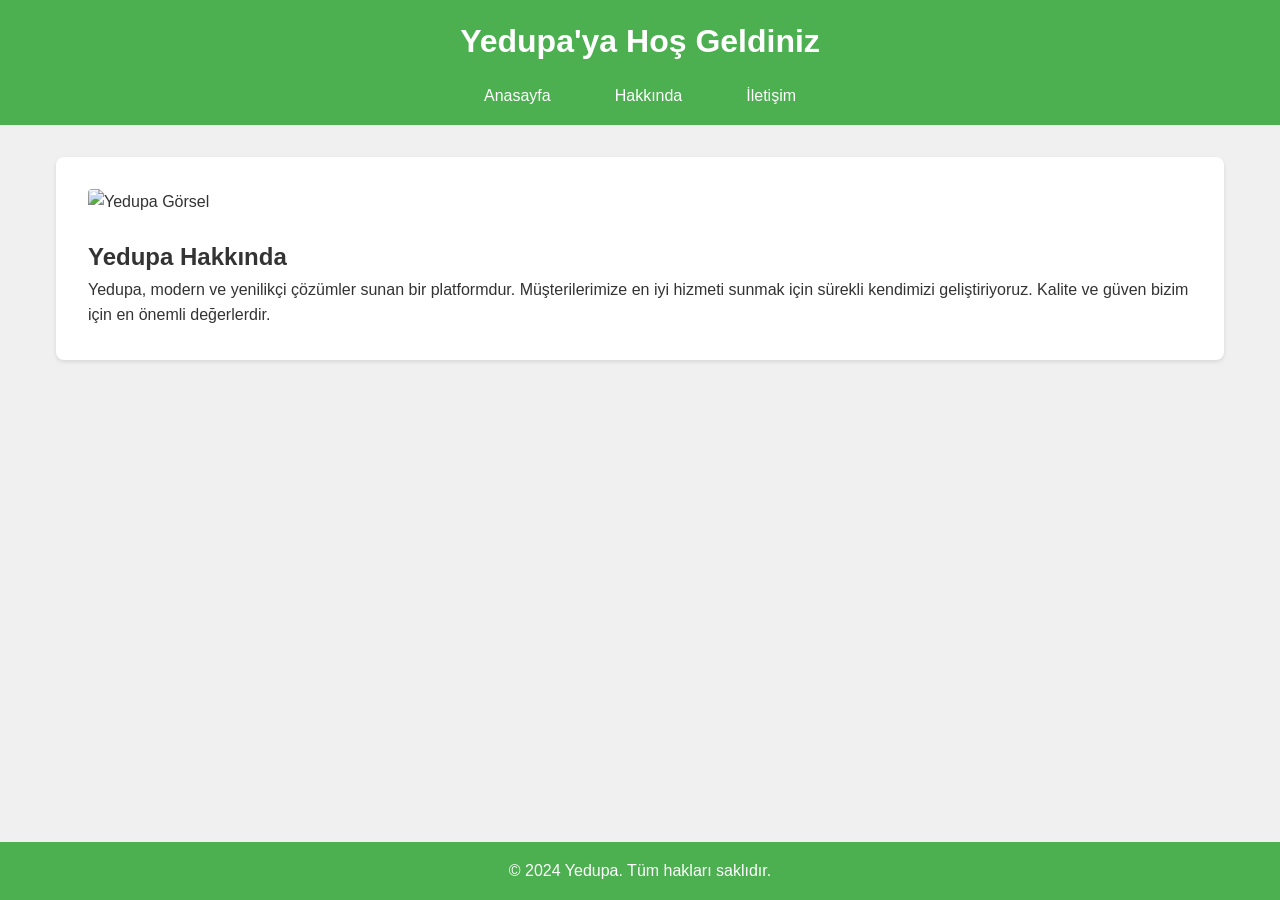
==== index.html @ 010805e4 "Add files via upload" ====
<!DOCTYPE html>
<html lang="tr">
<head>
    <meta charset="UTF-8">
    <meta name="viewport" content="width=device-width, initial-scale=1.0">
    <title>Yedupa</title>
    <link rel="stylesheet" href="style.css">
</head>
<body>
    <!-- Başlık -->
    <header>
        <h1>Yedupa'ya Hoş Geldiniz</h1>
        <!-- Navigasyon -->
        <nav>
            <ul>
                <li><a href="#" class="active">Anasayfa</a></li>
                <li><a href="#">Hakkında</a></li>
                <li><a href="#">İletişim</a></li>
            </ul>
        </nav>
    </header>

    <!-- Ana İçerik -->
    <main>
        <section class="content">
            <img src="https://via.placeholder.com/400x200" alt="Yedupa Görsel" class="feature-image">
            <h2>Yedupa Hakkında</h2>
            <p>Yedupa, modern ve yenilikçi çözümler sunan bir platformdur. Müşterilerimize en iyi hizmeti sunmak için sürekli kendimizi geliştiriyoruz. Kalite ve güven bizim için en önemli değerlerdir.</p>
        </section>
    </main>

    <!-- Alt Bilgi -->
    <footer>
        <p>&copy; 2024 Yedupa. Tüm hakları saklıdır.</p>
    </footer>

    <script src="script.js"></script>
</body>
</html>
---- style.css ----
/* Genel Stiller */
* {
    margin: 0;
    padding: 0;
    box-sizing: border-box;
}

body {
    font-family: 'Segoe UI', Tahoma, Geneva, Verdana, sans-serif;
    line-height: 1.6;
    background-color: #f0f0f0;
    color: #333;
}

/* Başlık Stili */
header {
    background-color: #4CAF50;
    color: #FFFFFF;
    padding: 1rem;
    text-align: center;
}

header h1 {
    margin-bottom: 1rem;
}

/* Navigasyon Stili */
nav ul {
    list-style: none;
    display: flex;
    justify-content: center;
    gap: 2rem;
}

nav a {
    color: #FFFFFF;
    text-decoration: none;
    padding: 0.5rem 1rem;
    border-radius: 4px;
    transition: background-color 0.3s;
}

nav a:hover {
    background-color: #45a049;
}

/* Ana İçerik Stili */
main {
    max-width: 1200px;
    margin: 2rem auto;
    padding: 0 1rem;
}

.content {
    background-color: #FFFFFF;
    padding: 2rem;
    border-radius: 8px;
    box-shadow: 0 2px 4px rgba(0,0,0,0.1);
}

.feature-image {
    max-width: 100%;
    height: auto;
    margin-bottom: 1.5rem;
    border-radius: 4px;
}

/* Alt Bilgi Stili */
footer {
    background-color: #4CAF50;
    color: #FFFFFF;
    text-align: center;
    padding: 1rem;
    position: fixed;
    bottom: 0;
    width: 100%;
}

/* Duyarlı Tasarım */
@media (max-width: 768px) {
    nav ul {
        flex-direction: column;
        gap: 1rem;
    }

    .content {
        padding: 1rem;
    }
}
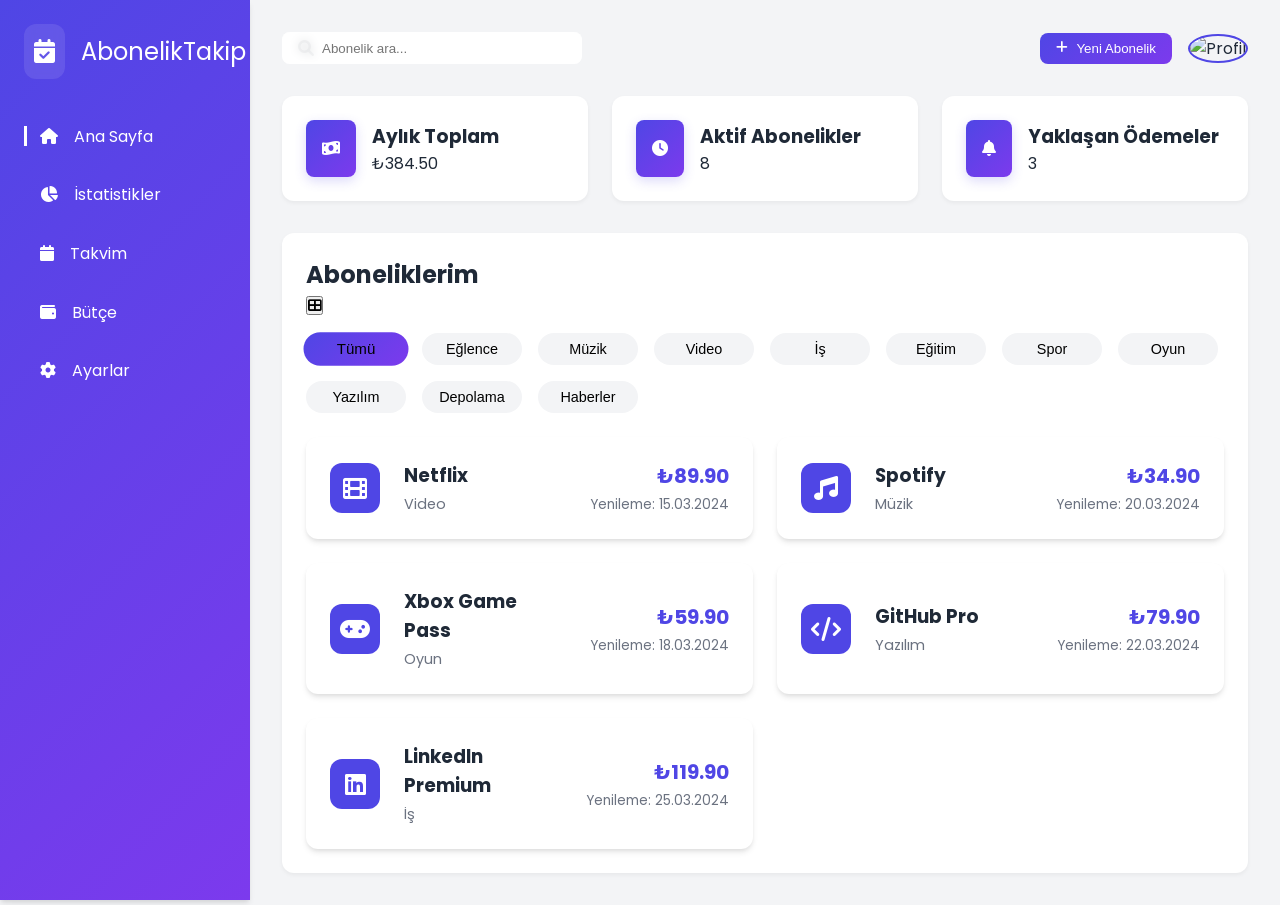
==== commit b17c6aaa: "Add files via upload" ====
--- a/index.html
+++ b/index.html
@@ -3,37 +3,444 @@
 <head>
     <meta charset="UTF-8">
     <meta name="viewport" content="width=device-width, initial-scale=1.0">
-    <title>Yedupa</title>
+    <title>Abonelik Takip</title>
     <link rel="stylesheet" href="style.css">
+    <link rel="stylesheet" href="https://cdnjs.cloudflare.com/ajax/libs/font-awesome/6.0.0/css/all.min.css">
+    <link href="https://fonts.googleapis.com/css2?family=Poppins:wght@400;500;600&display=swap" rel="stylesheet">
+    <script src="https://cdn.jsdelivr.net/npm/chart.js"></script>
 </head>
 <body>
-    <!-- Başlık -->
-    <header>
-        <h1>Yedupa'ya Hoş Geldiniz</h1>
-        <!-- Navigasyon -->
-        <nav>
-            <ul>
-                <li><a href="#" class="active">Anasayfa</a></li>
-                <li><a href="#">Hakkında</a></li>
-                <li><a href="#">İletişim</a></li>
-            </ul>
-        </nav>
-    </header>
-
-    <!-- Ana İçerik -->
-    <main>
-        <section class="content">
-            <img src="https://via.placeholder.com/400x200" alt="Yedupa Görsel" class="feature-image">
-            <h2>Yedupa Hakkında</h2>
-            <p>Yedupa, modern ve yenilikçi çözümler sunan bir platformdur. Müşterilerimize en iyi hizmeti sunmak için sürekli kendimizi geliştiriyoruz. Kalite ve güven bizim için en önemli değerlerdir.</p>
-        </section>
-    </main>
-
-    <!-- Alt Bilgi -->
-    <footer>
-        <p>&copy; 2024 Yedupa. Tüm hakları saklıdır.</p>
-    </footer>
-
+    <div class="container">
+        <!-- Sidebar -->
+        <aside class="sidebar">
+            <div class="logo">
+                <div class="logo-icon">
+                    <i class="fas fa-calendar-check"></i>
+                </div>
+                <span>AbonelikTakip</span>
+            </div>
+            <nav>
+                <ul>
+                    <li class="active">
+                        <a href="#">
+                            <div class="nav-icon"><i class="fas fa-home"></i></div>
+                            <span>Ana Sayfa</span>
+                            <div class="nav-indicator"></div>
+                        </a>
+                    </li>
+                    <li>
+                        <a href="#">
+                            <div class="nav-icon"><i class="fas fa-chart-pie"></i></div>
+                            <span>İstatistikler</span>
+                            <div class="nav-indicator"></div>
+                        </a>
+                    </li>
+                    <li>
+                        <a href="#">
+                            <div class="nav-icon"><i class="fas fa-calendar"></i></div>
+                            <span>Takvim</span>
+                            <div class="nav-indicator"></div>
+                        </a>
+                    </li>
+                    <li>
+                        <a href="#">
+                            <div class="nav-icon"><i class="fas fa-wallet"></i></div>
+                            <span>Bütçe</span>
+                            <div class="nav-indicator"></div>
+                        </a>
+                    </li>
+                    <li>
+                        <a href="#">
+                            <div class="nav-icon"><i class="fas fa-cog"></i></div>
+                            <span>Ayarlar</span>
+                            <div class="nav-indicator"></div>
+                        </a>
+                    </li>
+                </ul>
+            </nav>
+        </aside>
+
+        <!-- Ana İçerik -->
+        <main class="main-content">
+            <!-- Ana Sayfa -->
+            <div class="content-section active" id="home-section">
+                <header>
+                    <div class="search-bar">
+                        <i class="fas fa-search"></i>
+                        <input type="text" placeholder="Abonelik ara..." class="search-input">
+                        <div class="search-backdrop"></div>
+                    </div>
+                    <div class="user-menu">
+                        <button class="add-subscription"><i class="fas fa-plus"></i> Yeni Abonelik</button>
+                        <div class="profile-menu">
+                            <img src="https://via.placeholder.com/40" alt="Profil" class="profile-img">
+                            <div class="profile-dropdown">
+                                <a href="#"><i class="fas fa-user"></i> Profilim</a>
+                                <a href="#"><i class="fas fa-cog"></i> Ayarlar</a>
+                                <a href="#"><i class="fas fa-sign-out-alt"></i> Çıkış</a>
+                            </div>
+                        </div>
+                    </div>
+                </header>
+                <div class="dashboard">
+                    <!-- Özet Kartları -->
+                    <div class="summary-cards">
+                        <div class="card">
+                            <div class="card-gradient"></div>
+                            <div class="card-icon"><i class="fas fa-money-bill-wave"></i></div>
+                            <div class="card-info">
+                                <h3>Aylık Toplam</h3>
+                                <p>₺349.90</p>
+                            </div>
+                        </div>
+                        <div class="card">
+                            <div class="card-gradient"></div>
+                            <div class="card-icon"><i class="fas fa-clock"></i></div>
+                            <div class="card-info">
+                                <h3>Aktif Abonelikler</h3>
+                                <p>8</p>
+                            </div>
+                        </div>
+                        <div class="card">
+                            <div class="card-gradient"></div>
+                            <div class="card-icon"><i class="fas fa-bell"></i></div>
+                            <div class="card-info">
+                                <h3>Yaklaşan Ödemeler</h3>
+                                <p>3</p>
+                            </div>
+                        </div>
+                    </div>
+
+                    <!-- Abonelik Listesi -->
+                    <div class="subscriptions-list">
+                        <div class="list-header">
+                            <h2>Aboneliklerim</h2>
+                            <div class="list-actions">
+                                <button class="view-toggle">
+                                    <i class="fas fa-th-large"></i>
+                                </button>
+                            </div>
+                        </div>
+                        <div class="subscription-filters">
+                            <button class="active">Tümü</button>
+                            <button>Eğlence</button>
+                            <button>Müzik</button>
+                            <button>Video</button>
+                            <button>İş</button>
+                            <button>Eğitim</button>
+                            <button>Spor</button>
+                            <button>Oyun</button>
+                            <button>Yazılım</button>
+                            <button>Depolama</button>
+                            <button>Haberler</button>
+                        </div>
+                        <div class="subscriptions">
+                            <!-- Abonelik kartları buraya dinamik olarak eklenecek -->
+                        </div>
+                    </div>
+                </div>
+            </div>
+
+            <!-- İstatistikler Sayfası -->
+            <div class="content-section" id="statistics-section">
+                <header>
+                    <h1>İstatistikler</h1>
+                </header>
+                <div class="statistics-container">
+                    <div class="chart-container">
+                        <h3>Aylık Harcama Grafiği</h3>
+                        <canvas id="monthlyChart"></canvas>
+                    </div>
+                    <div class="chart-container">
+                        <h3>Kategori Dağılımı</h3>
+                        <canvas id="categoryChart"></canvas>
+                    </div>
+                    <div class="statistics-summary">
+                        <div class="stat-card">
+                            <h4>En Yüksek Harcama</h4>
+                            <p class="stat-value">Netflix - ₺89.90</p>
+                        </div>
+                        <div class="stat-card">
+                            <h4>Ortalama Aylık</h4>
+                            <p class="stat-value">₺245.50</p>
+                        </div>
+                    </div>
+                </div>
+            </div>
+
+            <!-- Takvim Sayfası -->
+            <div class="content-section" id="calendar-section">
+                <header>
+                    <h1>Ödeme Takvimi</h1>
+                </header>
+                <div class="calendar-page-layout">
+                    <!-- Sol Taraf - Takvim Widget'ı -->
+                    <div class="calendar-widget">
+                        <div class="calendar-container">
+                            <div class="calendar-header">
+                                <button class="prev-month"><i class="fas fa-chevron-left"></i></button>
+                                <h2 class="current-month">Mart 2024</h2>
+                                <button class="next-month"><i class="fas fa-chevron-right"></i></button>
+                            </div>
+                            <div class="calendar-grid">
+                                <!-- Takvim JavaScript ile doldurulacak -->
+                            </div>
+                        </div>
+                        <div class="quick-actions">
+                            <button class="quick-action-btn add-payment-btn">
+                                <i class="fas fa-plus"></i>
+                                <span>Yeni Ödeme Ekle</span>
+                            </button>
+                            <button class="quick-action-btn set-reminder-btn">
+                                <i class="fas fa-bell"></i>
+                                <span>Hatırlatıcı Ayarla</span>
+                            </button>
+                        </div>
+                        <!-- Hatırlatıcı Listesi -->
+                        <div class="reminders-list">
+                            <div class="reminders-header">
+                                <h3>Hatırlatıcılar</h3>
+                                <button class="toggle-reminders">
+                                    <i class="fas fa-chevron-down"></i>
+                                </button>
+                            </div>
+                            <div class="reminders-content">
+                                <!-- JavaScript ile doldurulacak -->
+                            </div>
+                        </div>
+                    </div>
+
+                    <!-- Sağ Taraf - Detaylar ve İstatistikler -->
+                    <div class="calendar-details">
+                        <!-- Seçili Gün Detayları -->
+                        <div class="day-details">
+                            <div class="day-header">
+                                <h3>Seçili Gün: <span class="selected-date">-</span></h3>
+                                <div class="day-actions">
+                                    <button class="add-event-btn">
+                                        <i class="fas fa-plus"></i> Ödeme Ekle
+                                    </button>
+                                </div>
+                            </div>
+                            <div class="day-events">
+                                <!-- JavaScript ile doldurulacak -->
+                            </div>
+                        </div>
+
+                        <!-- Yaklaşan Ödemeler Kartı -->
+                        <div class="calendar-events">
+                            <h3>Yaklaşan Ödemeler</h3>
+                            <div class="events-list">
+                                <!-- Ödemeler JavaScript ile doldurulacak -->
+                            </div>
+                        </div>
+
+                        <!-- Aylık Özet Kartı -->
+                        <div class="monthly-summary">
+                            <h3>Aylık Özet</h3>
+                            <div class="summary-grid">
+                                <div class="summary-item">
+                                    <span class="label">Toplam Ödeme</span>
+                                    <span class="value">₺1,245.70</span>
+                                </div>
+                                <div class="summary-item">
+                                    <span class="label">Ödemeler</span>
+                                    <span class="value">8 adet</span>
+                                </div>
+                                <div class="summary-item">
+                                    <span class="label">En Yüksek</span>
+                                    <span class="value">₺349.90</span>
+                                </div>
+                                <div class="summary-item">
+                                    <span class="label">Ortalama</span>
+                                    <span class="value">₺155.71</span>
+                                </div>
+                            </div>
+                        </div>
+
+                        <!-- Kategori Dağılımı Kartı -->
+                        <div class="payment-distribution">
+                            <h3>Kategori Dağılımı</h3>
+                            <div class="distribution-chart">
+                                <canvas id="paymentDistributionChart"></canvas>
+                            </div>
+                        </div>
+                    </div>
+                </div>
+            </div>
+
+            <!-- Bütçe Sayfası -->
+            <div class="content-section" id="budget-section">
+                <header>
+                    <h1>Bütçe Yönetimi</h1>
+                </header>
+                <div class="budget-container">
+                    <div class="budget-overview">
+                        <div class="budget-circle">
+                            <svg viewBox="0 0 36 36" class="circular-chart">
+                                <path d="M18 2.0845
+                                    a 15.9155 15.9155 0 0 1 0 31.831
+                                    a 15.9155 15.9155 0 0 1 0 -31.831"
+                                    class="circle-bg"
+                                />
+                                <path d="M18 2.0845
+                                    a 15.9155 15.9155 0 0 1 0 31.831
+                                    a 15.9155 15.9155 0 0 1 0 -31.831"
+                                    class="circle"
+                                />
+                                <text x="18" y="14" class="percentage">65%</text>
+                                <text x="18" y="22" class="text">Kullanıldı</text>
+                            </svg>
+                            <div class="budget-info">
+                                <div class="info-item">
+                                    <span class="label">Toplam Bütçe</span>
+                                    <span class="value">₺1000.00</span>
+                                </div>
+                                <div class="info-item">
+                                    <span class="label">Kullanılan</span>
+                                    <span class="value">₺649.90</span>
+                                </div>
+                                <div class="info-item">
+                                    <span class="label">Kalan</span>
+                                    <span class="value">₺350.10</span>
+                                </div>
+                            </div>
+                        </div>
+                        <div class="budget-actions">
+                            <div class="budget-input">
+                                <input type="number" id="budget-limit" placeholder="Yeni bütçe limiti belirle">
+                                <button class="set-budget">
+                                    <i class="fas fa-check"></i>
+                                    <span>Güncelle</span>
+                                </button>
+                            </div>
+                        </div>
+                    </div>
+                    <div class="budget-details">
+                        <div class="details-header">
+                            <h3>Kategori Bazlı Harcamalar</h3>
+                            <select class="month-selector">
+                                <option value="current">Bu Ay</option>
+                                <option value="last">Geçen Ay</option>
+                                <option value="last3">Son 3 Ay</option>
+                            </select>
+                        </div>
+                        <div class="category-expenses">
+                            <!-- Kategori kartları JavaScript ile doldurulacak -->
+                        </div>
+                    </div>
+                </div>
+            </div>
+
+            <!-- Ayarlar Sayfası -->
+            <div class="content-section" id="settings-section">
+                <header>
+                    <h1>Ayarlar</h1>
+                </header>
+                <div class="settings-container">
+                    <div class="settings-group">
+                        <h3>Genel Ayarlar</h3>
+                        <div class="setting-item">
+                            <label>Tema</label>
+                            <select id="theme-select">
+                                <option value="light">Açık Tema</option>
+                                <option value="dark">Koyu Tema</option>
+                            </select>
+                        </div>
+                        <div class="setting-item">
+                            <label>Bildirimler</label>
+                            <label class="switch">
+                                <input type="checkbox" checked>
+                                <span class="slider"></span>
+                            </label>
+                        </div>
+                    </div>
+                    <div class="settings-group">
+                        <h3>Hesap Ayarları</h3>
+                        <div class="setting-item">
+                            <label>E-posta</label>
+                            <input type="email" value="kullanici@email.com">
+                        </div>
+                        <div class="setting-item">
+                            <label>Şifre Değiştir</label>
+                            <button class="change-password">Değiştir</button>
+                        </div>
+                    </div>
+                </div>
+            </div>
+        </main>
+    </div>
     <script src="script.js"></script>
+    <!-- Hatırlatıcı Modal -->
+    <div class="reminder-modal" id="reminderModal">
+        <div class="modal-content">
+            <div class="modal-header">
+                <h2>Hatırlatıcı Ayarla</h2>
+                <button class="close-modal">&times;</button>
+            </div>
+            <form class="reminder-form">
+                <div class="form-group">
+                    <label>Abonelik</label>
+                    <select id="subscription-select" required>
+                        <!-- JavaScript ile doldurulacak -->
+                    </select>
+                </div>
+                <div class="form-group">
+                    <label>Hatırlatma Zamanı</label>
+                    <select id="reminder-time" required>
+                        <option value="same-day">Aynı gün</option>
+                        <option value="1-day">1 gün önce</option>
+                        <option value="3-days">3 gün önce</option>
+                        <option value="1-week">1 hafta önce</option>
+                    </select>
+                </div>
+                <div class="form-group">
+                    <label>Bildirim Türü</label>
+                    <div class="notification-types">
+                        <label class="checkbox-container">
+                            <input type="checkbox" checked name="notification-email">
+                            <span class="checkmark"></span>
+                            E-posta
+                        </label>
+                        <label class="checkbox-container">
+                            <input type="checkbox" checked name="notification-push">
+                            <span class="checkmark"></span>
+                            Tarayıcı Bildirimi
+                        </label>
+                    </div>
+                </div>
+                <div class="form-actions">
+                    <button type="button" class="btn btn-secondary cancel-reminder">İptal</button>
+                    <button type="submit" class="btn btn-primary">Kaydet</button>
+                </div>
+            </form>
+        </div>
+    </div>
+    <!-- Gün Detay Modalı -->
+    <div class="day-detail-modal" id="dayDetailModal">
+        <div class="modal-content">
+            <div class="modal-header">
+                <h2>Gün Detayları</h2>
+                <button class="close-modal">&times;</button>
+            </div>
+            <div class="day-detail-content">
+                <div class="date-info">
+                    <h3 class="detail-date">15 Mart 2024</h3>
+                    <span class="total-amount">Toplam: ₺349.90</span>
+                </div>
+                <div class="day-payments">
+                    <!-- JavaScript ile doldurulacak -->
+                </div>
+                <div class="day-actions">
+                    <button class="btn btn-secondary edit-payments">
+                        <i class="fas fa-edit"></i> Ödemeleri Düzenle
+                    </button>
+                    <button class="btn btn-primary add-payment">
+                        <i class="fas fa-plus"></i> Yeni Ödeme
+                    </button>
+                </div>
+            </div>
+        </div>
+    </div>
 </body>
 </html> 
--- a/style.css
+++ b/style.css
@@ -1,4 +1,30 @@
-/* Genel Stiller */
+:root {
+    --primary-color: #4f46e5;
+    --primary-color-rgb: 79, 70, 229;
+    --primary-light: #6366f1;
+    --primary-dark: #3730a3;
+    --gradient-start: #4f46e5;
+    --gradient-start-rgb: 79, 70, 229;
+    --gradient-end: #7c3aed;
+    --gradient-end-rgb: 124, 58, 237;
+    --background-color: #f3f4f6;
+    --text-color: #1f2937;
+    --card-bg: #ffffff;
+    --border-color: #e5e7eb;
+    --sidebar-width: 250px;
+    --header-height: 70px;
+    --card-shadow: 0 4px 6px -1px rgba(0, 0, 0, 0.1), 0 2px 4px -1px rgba(0, 0, 0, 0.06);
+    --transition: all 0.3s ease;
+}
+
+[data-theme="dark"] {
+    --background-color: #111827;
+    --text-color: #f3f4f6;
+    --card-bg: #1f2937;
+    --border-color: #374151;
+    --card-shadow: 0 4px 6px -1px rgba(0, 0, 0, 0.2), 0 2px 4px -1px rgba(0, 0, 0, 0.1);
+}
+
 * {
     margin: 0;
     padding: 0;
@@ -6,84 +32,1476 @@
 }
 
 body {
-    font-family: 'Segoe UI', Tahoma, Geneva, Verdana, sans-serif;
-    line-height: 1.6;
-    background-color: #f0f0f0;
-    color: #333;
-}
-
-/* Başlık Stili */
+    font-family: 'Poppins', sans-serif;
+    background-color: var(--background-color);
+    color: var(--text-color);
+}
+
+.container {
+    display: flex;
+    min-height: 100vh;
+}
+
+/* Sidebar Stili */
+.sidebar {
+    width: var(--sidebar-width);
+    background: linear-gradient(135deg, var(--gradient-start), var(--gradient-end));
+    color: white;
+    padding: 1.5rem;
+    position: fixed;
+    height: 100vh;
+    backdrop-filter: blur(10px);
+    box-shadow: var(--card-shadow);
+}
+
+.logo {
+    display: flex;
+    align-items: center;
+    gap: 1rem;
+    font-size: 1.5rem;
+    margin-bottom: 2rem;
+}
+
+.logo-icon {
+    background: rgba(255, 255, 255, 0.1);
+    padding: 10px;
+    border-radius: 12px;
+    backdrop-filter: blur(5px);
+}
+
+.sidebar nav ul {
+    list-style: none;
+}
+
+.sidebar nav li {
+    margin-bottom: 0.5rem;
+}
+
+.sidebar nav a {
+    color: white;
+    text-decoration: none;
+    display: flex;
+    align-items: center;
+    gap: 1rem;
+    padding: 0.8rem 1rem;
+    border-radius: 8px;
+    transition: var(--transition);
+    position: relative;
+    overflow: hidden;
+}
+
+.nav-indicator {
+    position: absolute;
+    left: 0;
+    top: 50%;
+    transform: translateY(-50%);
+    width: 3px;
+    height: 0;
+    background: white;
+    transition: var(--transition);
+}
+
+.sidebar nav li.active .nav-indicator {
+    height: 20px;
+}
+
+.sidebar nav a:hover {
+    background: linear-gradient(to right, rgba(255, 255, 255, 0.1), transparent);
+    transform: translateX(5px);
+}
+
+/* Ana İçerik Stili */
+.main-content {
+    flex: 1;
+    margin-left: var(--sidebar-width);
+    padding: 2rem;
+}
+
 header {
-    background-color: #4CAF50;
-    color: #FFFFFF;
+    display: flex;
+    justify-content: space-between;
+    align-items: center;
+    margin-bottom: 2rem;
+}
+
+.search-bar {
+    display: flex;
+    align-items: center;
+    background: white;
+    padding: 0.5rem 1rem;
+    border-radius: 8px;
+    width: 300px;
+    position: relative;
+    overflow: hidden;
+}
+
+.search-input {
+    border: none;
+    outline: none;
+    margin-left: 0.5rem;
+    width: 100%;
+    background: transparent;
+    position: relative;
+    z-index: 2;
+}
+
+.search-backdrop {
+    position: absolute;
+    inset: 0;
+    background: white;
+    opacity: 0.8;
+    backdrop-filter: blur(5px);
+    z-index: 1;
+}
+
+.user-menu {
+    display: flex;
+    align-items: center;
+    gap: 1rem;
+}
+
+.add-subscription {
+    background: linear-gradient(135deg, var(--gradient-start), var(--gradient-end));
+    color: white;
+    border: none;
+    padding: 0.5rem 1rem;
+    border-radius: 8px;
+    cursor: pointer;
+    display: flex;
+    align-items: center;
+    gap: 0.5rem;
+    transition: var(--transition);
+    transform-origin: center;
+}
+
+.add-subscription:hover {
+    transform: scale(1.05);
+    box-shadow: 0 4px 12px rgba(79, 70, 229, 0.3);
+}
+
+/* Dashboard Stili */
+.summary-cards {
+    display: grid;
+    grid-template-columns: repeat(auto-fit, minmax(250px, 1fr));
+    gap: 1.5rem;
+    margin-bottom: 2rem;
+}
+
+.card {
+    background: var(--card-bg);
+    padding: 1.5rem;
+    border-radius: 12px;
+    display: flex;
+    align-items: center;
+    gap: 1rem;
+    box-shadow: 0 2px 4px rgba(0,0,0,0.05);
+    position: relative;
+    overflow: hidden;
+    transition: var(--transition);
+}
+
+.card-gradient {
+    position: absolute;
+    top: 0;
+    left: 0;
+    right: 0;
+    height: 100%;
+    background: linear-gradient(135deg, rgba(79, 70, 229, 0.1), rgba(124, 58, 237, 0.1));
+    opacity: 0;
+    transition: var(--transition);
+}
+
+.card:hover {
+    transform: translateY(-5px);
+}
+
+.card:hover .card-gradient {
+    opacity: 1;
+}
+
+.card-icon {
+    background: linear-gradient(135deg, var(--gradient-start), var(--gradient-end));
+    color: white;
     padding: 1rem;
-    text-align: center;
-}
-
-header h1 {
-    margin-bottom: 1rem;
-}
-
-/* Navigasyon Stili */
-nav ul {
-    list-style: none;
-    display: flex;
-    justify-content: center;
-    gap: 2rem;
-}
-
-nav a {
-    color: #FFFFFF;
-    text-decoration: none;
+    border-radius: 8px;
+    box-shadow: 0 4px 12px rgba(79, 70, 229, 0.2);
+}
+
+.subscriptions-list {
+    background: white;
+    padding: 1.5rem;
+    border-radius: 12px;
+    box-shadow: 0 2px 4px rgba(0,0,0,0.05);
+}
+
+.subscription-filters {
+    display: flex;
+    flex-wrap: wrap;
+    gap: 1rem;
+    margin: 1rem 0;
+}
+
+.subscription-filters button {
+    border: none;
+    background: var(--background-color);
     padding: 0.5rem 1rem;
-    border-radius: 4px;
-    transition: background-color 0.3s;
-}
-
-nav a:hover {
-    background-color: #45a049;
-}
-
-/* Ana İçerik Stili */
-main {
-    max-width: 1200px;
-    margin: 2rem auto;
-    padding: 0 1rem;
-}
-
-.content {
-    background-color: #FFFFFF;
-    padding: 2rem;
-    border-radius: 8px;
-    box-shadow: 0 2px 4px rgba(0,0,0,0.1);
-}
-
-.feature-image {
-    max-width: 100%;
-    height: auto;
-    margin-bottom: 1.5rem;
-    border-radius: 4px;
-}
-
-/* Alt Bilgi Stili */
-footer {
-    background-color: #4CAF50;
-    color: #FFFFFF;
-    text-align: center;
-    padding: 1rem;
-    position: fixed;
+    border-radius: 20px;
+    cursor: pointer;
+    position: relative;
+    overflow: hidden;
+    transition: var(--transition);
+    font-size: 0.9rem;
+    min-width: 100px;
+}
+
+.subscription-filters button::after {
+    content: '';
+    position: absolute;
     bottom: 0;
+    left: 50%;
+    width: 0;
+    height: 2px;
+    background: var(--primary-color);
+    transition: var(--transition);
+    transform: translateX(-50%);
+}
+
+.subscription-filters button:hover::after {
     width: 100%;
+}
+
+.subscription-filters button.active {
+    background: linear-gradient(135deg, var(--gradient-start), var(--gradient-end));
+    transform: scale(1.05);
+}
+
+/* Mobil görünüm için scroll özelliği */
+@media (max-width: 768px) {
+    .subscription-filters {
+        flex-wrap: nowrap;
+        overflow-x: auto;
+        padding-bottom: 0.5rem;
+        -webkit-overflow-scrolling: touch;
+        scrollbar-width: none; /* Firefox */
+    }
+
+    .subscription-filters::-webkit-scrollbar {
+        display: none; /* Chrome, Safari */
+    }
 }
 
 /* Duyarlı Tasarım */
 @media (max-width: 768px) {
-    nav ul {
-        flex-direction: column;
-        gap: 1rem;
-    }
-
-    .content {
+    .sidebar {
+        width: 70px;
         padding: 1rem;
     }
+
+    .sidebar .logo span,
+    .sidebar nav a span {
+        display: none;
+    }
+
+    .main-content {
+        margin-left: 70px;
+    }
+
+    .search-bar {
+        width: 200px;
+    }
+}
+
+/* Abonelik Kartları Stili */
+.subscriptions {
+    display: grid;
+    grid-template-columns: repeat(auto-fit, minmax(300px, 1fr));
+    gap: 1.5rem;
+    margin-top: 1.5rem;
+}
+
+.subscription-card {
+    background: var(--card-bg);
+    border: none;
+    border-radius: 12px;
+    padding: 1.5rem;
+    display: flex;
+    align-items: center;
+    gap: 1.5rem;
+    transition: var(--transition);
+    position: relative;
+    overflow: hidden;
+    box-shadow: var(--card-shadow);
+}
+
+.subscription-card::before {
+    content: '';
+    position: absolute;
+    top: 0;
+    left: 0;
+    width: 100%;
+    height: 100%;
+    background: linear-gradient(135deg, rgba(79, 70, 229, 0.1), rgba(124, 58, 237, 0.1));
+    opacity: 0;
+    transition: var(--transition);
+}
+
+.subscription-card:hover::before {
+    opacity: 1;
+}
+
+.sub-icon {
+    background: var(--primary-color);
+    color: white;
+    width: 50px;
+    height: 50px;
+    border-radius: 12px;
+    display: flex;
+    align-items: center;
+    justify-content: center;
+    font-size: 1.5rem;
+}
+
+.sub-info {
+    flex: 1;
+}
+
+.sub-info h3 {
+    margin-bottom: 0.25rem;
+    color: var(--text-color);
+}
+
+.sub-info p {
+    color: #6b7280;
+    font-size: 0.9rem;
+}
+
+.sub-price {
+    text-align: right;
+}
+
+.sub-price h4 {
+    color: var(--primary-color);
+    font-size: 1.25rem;
+    margin-bottom: 0.25rem;
+}
+
+.sub-price p {
+    color: #6b7280;
+    font-size: 0.85rem;
+}
+
+/* Modal Stili */
+.modal {
+    display: none;
+    position: fixed;
+    top: 0;
+    left: 0;
+    width: 100%;
+    height: 100%;
+    background: rgba(0,0,0,0);
+    z-index: 1000;
+    opacity: 0;
+    transition: background 0.3s, opacity 0.3s;
+    backdrop-filter: blur(0);
+}
+
+.modal.active {
+    display: block;
+    background: rgba(0,0,0,0.5);
+    opacity: 1;
+    backdrop-filter: blur(5px);
+}
+
+.modal-content {
+    position: absolute;
+    top: 50%;
+    left: 50%;
+    transform: translate(-50%, -60%);
+    background: var(--card-bg);
+    padding: 2rem;
+    border-radius: 12px;
+    width: 90%;
+    max-width: 500px;
+    opacity: 0;
+    transition: all 0.3s;
+    background: rgba(255, 255, 255, 0.95);
+    backdrop-filter: blur(10px);
+    border: 1px solid var(--border-color);
+    box-shadow: 0 8px 32px rgba(0, 0, 0, 0.1);
+}
+
+.modal.active .modal-content {
+    transform: translate(-50%, -50%);
+    opacity: 1;
+}
+
+.modal-header {
+    display: flex;
+    justify-content: space-between;
+    align-items: center;
+    margin-bottom: 1.5rem;
+}
+
+.modal-header h2 {
+    color: var(--text-color);
+}
+
+.close-modal {
+    background: none;
+    border: none;
+    font-size: 1.5rem;
+    cursor: pointer;
+    color: #6b7280;
+}
+
+.subscription-form {
+    display: grid;
+    gap: 1rem;
+}
+
+.form-group {
+    display: grid;
+    gap: 0.5rem;
+}
+
+.form-group label {
+    color: var(--text-color);
+    font-weight: 500;
+}
+
+.form-group input,
+.form-group select {
+    padding: 0.75rem;
+    border: 1px solid #d1d5db;
+    border-radius: 8px;
+    font-size: 1rem;
+}
+
+.form-actions {
+    display: flex;
+    justify-content: flex-end;
+    gap: 1rem;
+    margin-top: 1.5rem;
+}
+
+.btn {
+    padding: 0.75rem 1.5rem;
+    border: none;
+    border-radius: 8px;
+    cursor: pointer;
+    font-weight: 500;
+}
+
+.btn-primary {
+    background: var(--primary-color);
+    color: white;
+}
+
+.btn-secondary {
+    background: #e5e7eb;
+    color: var(--text-color);
+}
+
+.profile-menu {
+    position: relative;
+    cursor: pointer;
+}
+
+.profile-img {
+    width: 40px;
+    height: 40px;
+    border-radius: 50%;
+    border: 2px solid var(--primary-color);
+}
+
+.profile-dropdown {
+    position: absolute;
+    top: 100%;
+    right: 0;
+    background: white;
+    border-radius: 8px;
+    box-shadow: 0 4px 6px rgba(0,0,0,0.1);
+    padding: 0.5rem;
+    min-width: 200px;
+    display: none;
+}
+
+.profile-menu:hover .profile-dropdown {
+    display: block;
+}
+
+.profile-dropdown a {
+    display: flex;
+    align-items: center;
+    gap: 0.5rem;
+    padding: 0.75rem 1rem;
+    color: var(--text-color);
+    text-decoration: none;
+    transition: background-color 0.2s;
+}
+
+.profile-dropdown a:hover {
+    background-color: var(--background-color);
+    border-radius: 4px;
+}
+
+/* Sayfa Geçişleri için Stiller */
+.content-section {
+    display: none;
+    opacity: 0;
+    transition: opacity 0.3s ease;
+}
+
+.content-section.active {
+    display: block;
+    opacity: 1;
+}
+
+/* İstatistikler Sayfası Stilleri */
+.statistics-container {
+    display: grid;
+    grid-template-columns: repeat(auto-fit, minmax(300px, 1fr));
+    gap: 1.5rem;
+    padding: 1rem;
+}
+
+.chart-container {
+    background: white;
+    padding: 1.5rem;
+    border-radius: 12px;
+    box-shadow: var(--card-shadow);
+}
+
+.statistics-summary {
+    display: grid;
+    grid-template-columns: repeat(auto-fit, minmax(200px, 1fr));
+    gap: 1rem;
+}
+
+.stat-card {
+    background: white;
+    padding: 1.5rem;
+    border-radius: 12px;
+    box-shadow: var(--card-shadow);
+    text-align: center;
+}
+
+/* Takvim Sayfası Stilleri */
+.calendar-container {
+    background: rgba(255, 255, 255, 0.7);
+    padding: 1.5rem;
+    border-radius: 12px;
+    box-shadow: 0 8px 32px rgba(31, 38, 135, 0.15);
+    backdrop-filter: blur(8px);
+    border: 1px solid rgba(255, 255, 255, 0.18);
+    margin: 1rem;
+}
+
+.calendar-header {
+    display: flex;
+    justify-content: space-between;
+    align-items: center;
+    margin-bottom: 2rem;
+    padding: 0.5rem;
+    background: linear-gradient(135deg, var(--gradient-start), var(--gradient-end));
+    border-radius: 10px;
+    color: white;
+}
+
+.current-month {
+    font-size: 1.25rem;
+    font-weight: 600;
+    text-shadow: 0 2px 4px rgba(0, 0, 0, 0.1);
+}
+
+.prev-month, .next-month {
+    background: rgba(255, 255, 255, 0.2);
+    border: none;
+    color: white;
+    width: 35px;
+    height: 35px;
+    border-radius: 50%;
+    cursor: pointer;
+    transition: var(--transition);
+    display: flex;
+    align-items: center;
+    justify-content: center;
+}
+
+.prev-month:hover, .next-month:hover {
+    background: rgba(255, 255, 255, 0.3);
+    transform: scale(1.1);
+}
+
+.calendar-days {
+    display: grid;
+    grid-template-columns: repeat(7, 1fr);
+    text-align: center;
+    font-weight: 500;
+    color: var(--primary-color);
+    margin-bottom: 1rem;
+    padding: 1rem;
+    background: rgba(255, 255, 255, 0.9);
+    border-radius: 10px;
+    box-shadow: 0 4px 6px rgba(0, 0, 0, 0.05);
+}
+
+.calendar-dates {
+    display: grid;
+    grid-template-columns: repeat(7, 1fr);
+    gap: 0.5rem;
+    padding: 0.5rem;
+    background: rgba(255, 255, 255, 0.9);
+    border-radius: 10px;
+    box-shadow: 0 4px 6px rgba(0, 0, 0, 0.05);
+}
+
+.calendar-date {
+    aspect-ratio: 1;
+    display: flex;
+    align-items: center;
+    justify-content: center;
+    position: relative;
+    cursor: pointer;
+    border-radius: 8px;
+    transition: var(--transition);
+    font-weight: 500;
+    background: rgba(255, 255, 255, 0.7);
+    border: 1px solid rgba(var(--primary-color-rgb), 0.1);
+    box-shadow: 0 2px 4px rgba(0, 0, 0, 0.05);
+}
+
+.calendar-date:hover {
+    background: linear-gradient(135deg, rgba(var(--gradient-start-rgb), 0.1), rgba(var(--gradient-end-rgb), 0.1));
+    transform: translateY(-2px);
+    box-shadow: 0 4px 8px rgba(0, 0, 0, 0.1);
+}
+
+.calendar-date.has-event {
+    font-weight: 600;
+    color: var(--primary-color);
+    background: linear-gradient(135deg, rgba(var(--gradient-start-rgb), 0.15), rgba(var(--gradient-end-rgb), 0.15));
+    border: 2px solid var(--primary-color);
+}
+
+.event-indicator {
+    position: absolute;
+    bottom: 4px;
+    left: 50%;
+    transform: translateX(-50%);
+    width: 6px;
+    height: 6px;
+    border-radius: 50%;
+    background: linear-gradient(135deg, var(--gradient-start), var(--gradient-end));
+    box-shadow: 0 0 8px rgba(var(--primary-color-rgb), 0.5);
+}
+
+.calendar-events {
+    margin-top: 2rem;
+    padding: 1.5rem;
+    background: rgba(255, 255, 255, 0.9);
+    border-radius: 10px;
+    box-shadow: 0 4px 6px rgba(0, 0, 0, 0.05);
+}
+
+.calendar-events h3 {
+    color: var(--text-color);
+    margin-bottom: 1rem;
+    font-size: 1.2rem;
+    padding-bottom: 0.5rem;
+    border-bottom: 2px solid var(--primary-color);
+}
+
+.event-item {
+    display: flex;
+    align-items: center;
+    gap: 1rem;
+    padding: 1rem;
+    border-radius: 8px;
+    background: linear-gradient(135deg, rgba(var(--gradient-start-rgb), 0.05), rgba(var(--gradient-end-rgb), 0.05));
+    margin-bottom: 0.5rem;
+    transition: var(--transition);
+    border: 1px solid rgba(var(--primary-color-rgb), 0.1);
+    box-shadow: 0 2px 4px rgba(0, 0, 0, 0.05);
+}
+
+.event-item:hover {
+    transform: translateX(5px);
+    background: linear-gradient(135deg, rgba(var(--gradient-start-rgb), 0.1), rgba(var(--gradient-end-rgb), 0.1));
+    box-shadow: 0 4px 8px rgba(0, 0, 0, 0.1);
+}
+
+.event-icon {
+    width: 40px;
+    height: 40px;
+    border-radius: 8px;
+    background: linear-gradient(135deg, var(--gradient-start), var(--gradient-end));
+    color: white;
+    display: flex;
+    align-items: center;
+    justify-content: center;
+    box-shadow: 0 4px 8px rgba(var(--primary-color-rgb), 0.3);
+}
+
+.event-details h4 {
+    margin-bottom: 0.25rem;
+    color: var(--text-color);
+}
+
+.event-details p {
+    color: #6b7280;
+    font-size: 0.9rem;
+}
+
+.no-events {
+    text-align: center;
+    color: #6b7280;
+    padding: 1rem;
+}
+
+/* Bütçe Sayfası Modern Stiller */
+.budget-overview {
+    background: white;
+    border-radius: 16px;
+    padding: 2rem;
+    box-shadow: var(--card-shadow);
+    margin-bottom: 2rem;
+    display: grid;
+    grid-template-columns: 1fr auto;
+    gap: 2rem;
+}
+
+.budget-circle {
+    display: flex;
+    align-items: center;
+    gap: 3rem;
+}
+
+.circular-chart {
+    width: 200px;
+    height: 200px;
+}
+
+.circle-bg {
+    fill: none;
+    stroke: #eee;
+    stroke-width: 2.8;
+}
+
+.circle {
+    fill: none;
+    stroke: url(#gradient);
+    stroke-width: 2.8;
+    stroke-linecap: round;
+    animation: progress 1s ease-out forwards;
+}
+
+@keyframes progress {
+    0% {
+        stroke-dasharray: 0 100;
+    }
+}
+
+.circular-chart .percentage {
+    fill: var(--text-color);
+    font-size: 0.5em;
+    text-anchor: middle;
+    font-weight: bold;
+}
+
+.circular-chart .text {
+    fill: #666;
+    font-size: 0.2em;
+    text-anchor: middle;
+}
+
+.budget-info {
+    display: flex;
+    flex-direction: column;
+    gap: 1rem;
+}
+
+.info-item {
+    display: flex;
+    flex-direction: column;
+    gap: 0.25rem;
+}
+
+.info-item .label {
+    color: #666;
+    font-size: 0.9rem;
+}
+
+.info-item .value {
+    font-size: 1.5rem;
+    font-weight: 600;
+    color: var(--text-color);
+}
+
+.budget-actions {
+    display: flex;
+    flex-direction: column;
+    justify-content: center;
+}
+
+.budget-input {
+    display: flex;
+    gap: 1rem;
+}
+
+.budget-input input {
+    padding: 0.75rem 1rem;
+    border: 1px solid #e5e7eb;
+    border-radius: 8px;
+    font-size: 1rem;
+    width: 200px;
+}
+
+.set-budget {
+    background: linear-gradient(135deg, var(--gradient-start), var(--gradient-end));
+    color: white;
+    border: none;
+    padding: 0.75rem 1.5rem;
+    border-radius: 8px;
+    cursor: pointer;
+    display: flex;
+    align-items: center;
+    gap: 0.5rem;
+    transition: var(--transition);
+}
+
+.set-budget:hover {
+    transform: translateY(-2px);
+    box-shadow: 0 4px 12px rgba(79, 70, 229, 0.3);
+}
+
+.budget-details {
+    background: white;
+    border-radius: 16px;
+    padding: 2rem;
+    box-shadow: var(--card-shadow);
+}
+
+.details-header {
+    display: flex;
+    justify-content: space-between;
+    align-items: center;
+    margin-bottom: 1.5rem;
+}
+
+.month-selector {
+    padding: 0.5rem 1rem;
+    border: 1px solid #e5e7eb;
+    border-radius: 8px;
+    font-size: 0.9rem;
+}
+
+.category-expenses {
+    display: grid;
+    grid-template-columns: repeat(auto-fit, minmax(250px, 1fr));
+    gap: 1rem;
+}
+
+/* Ayarlar Sayfası Stilleri */
+.settings-container {
+    max-width: 800px;
+    margin: 1rem auto;
+}
+
+.settings-group {
+    background: white;
+    padding: 1.5rem;
+    border-radius: 12px;
+    box-shadow: var(--card-shadow);
+    margin-bottom: 1.5rem;
+}
+
+.setting-item {
+    display: flex;
+    justify-content: space-between;
+    align-items: center;
+    padding: 1rem 0;
+    border-bottom: 1px solid var(--background-color);
+}
+
+/* Switch (Toggle) Stili */
+.switch {
+    position: relative;
+    display: inline-block;
+    width: 60px;
+    height: 34px;
+}
+
+.switch input {
+    opacity: 0;
+    width: 0;
+    height: 0;
+}
+
+.slider {
+    position: absolute;
+    cursor: pointer;
+    top: 0;
+    left: 0;
+    right: 0;
+    bottom: 0;
+    background-color: #ccc;
+    transition: .4s;
+    border-radius: 34px;
+}
+
+.slider:before {
+    position: absolute;
+    content: "";
+    height: 26px;
+    width: 26px;
+    left: 4px;
+    bottom: 4px;
+    background-color: white;
+    transition: .4s;
+    border-radius: 50%;
+}
+
+input:checked + .slider {
+    background-color: var(--primary-color);
+}
+
+input:checked + .slider:before {
+    transform: translateX(26px);
+}
+
+/* Kategori Kartları Stilleri */
+.category-card {
+    background: white;
+    border-radius: 12px;
+    padding: 1.5rem;
+    display: flex;
+    gap: 1.5rem;
+    transition: var(--transition);
+    position: relative;
+    overflow: hidden;
+    box-shadow: 0 2px 4px rgba(0,0,0,0.05);
+}
+
+.category-card::before {
+    content: '';
+    position: absolute;
+    inset: 0;
+    background: linear-gradient(135deg, 
+        rgba(var(--gradient-start-rgb), 0.05),
+        rgba(var(--gradient-end-rgb), 0.05));
+    opacity: 0;
+    transition: var(--transition);
+}
+
+.category-card:hover {
+    transform: translateY(-2px);
+    box-shadow: var(--card-shadow);
+}
+
+.category-card:hover::before {
+    opacity: 1;
+}
+
+.category-icon {
+    width: 48px;
+    height: 48px;
+    background: linear-gradient(135deg, var(--gradient-start), var(--gradient-end));
+    border-radius: 12px;
+    display: flex;
+    align-items: center;
+    justify-content: center;
+    color: white;
+    font-size: 1.25rem;
+}
+
+.category-info {
+    flex: 1;
+}
+
+.category-info h4 {
+    color: var(--text-color);
+    margin-bottom: 0.75rem;
+    font-size: 1.1rem;
+}
+
+.category-stats {
+    display: flex;
+    gap: 2rem;
+    margin-bottom: 1rem;
+}
+
+.stat {
+    display: flex;
+    flex-direction: column;
+    gap: 0.25rem;
+}
+
+.stat-label {
+    color: #6b7280;
+    font-size: 0.85rem;
+}
+
+.stat-value {
+    color: var(--text-color);
+    font-weight: 600;
+    font-size: 1.1rem;
+}
+
+.category-progress {
+    display: flex;
+    align-items: center;
+    gap: 1rem;
+}
+
+.category-progress .progress-bar {
+    flex: 1;
+    height: 6px;
+    background: #f3f4f6;
+    border-radius: 3px;
+    overflow: hidden;
+}
+
+.category-progress .progress {
+    height: 100%;
+    background: linear-gradient(to right, var(--gradient-start), var(--gradient-end));
+    border-radius: 3px;
+    transition: width 0.3s ease;
+}
+
+.progress-text {
+    font-size: 0.85rem;
+    color: #6b7280;
+    min-width: 45px;
+    text-align: right;
+}
+
+/* Mobil görünüm için düzenlemeler */
+@media (max-width: 640px) {
+    .category-stats {
+        flex-direction: column;
+        gap: 0.5rem;
+    }
+
+    .category-card {
+        padding: 1rem;
+    }
+
+    .category-icon {
+        width: 40px;
+        height: 40px;
+        font-size: 1rem;
+    }
+}
+
+/* Takvim Sayfası Yeni Stiller */
+.calendar-page-layout {
+    display: grid;
+    grid-template-columns: 350px 1fr;
+    gap: 2rem;
+    padding: 1rem;
+}
+
+.calendar-widget {
+    display: flex;
+    flex-direction: column;
+    gap: 1rem;
+}
+
+.calendar-container {
+    background: var(--card-bg);
+    border-radius: 16px;
+    padding: 1.5rem;
+    box-shadow: var(--card-shadow);
+}
+
+.quick-actions {
+    display: flex;
+    gap: 1rem;
+}
+
+.quick-action-btn {
+    flex: 1;
+    display: flex;
+    align-items: center;
+    justify-content: center;
+    gap: 0.5rem;
+    padding: 0.75rem;
+    border: none;
+    border-radius: 12px;
+    background: linear-gradient(135deg, var(--gradient-start), var(--gradient-end));
+    color: white;
+    cursor: pointer;
+    transition: var(--transition);
+}
+
+.quick-action-btn:hover {
+    transform: translateY(-2px);
+    box-shadow: 0 4px 12px rgba(var(--primary-color-rgb), 0.3);
+}
+
+.calendar-details {
+    display: flex;
+    flex-direction: column;
+    gap: 1.5rem;
+}
+
+.monthly-summary {
+    background: var(--card-bg);
+    border-radius: 16px;
+    padding: 1.5rem;
+    box-shadow: var(--card-shadow);
+}
+
+.summary-grid {
+    display: grid;
+    grid-template-columns: repeat(auto-fit, minmax(150px, 1fr));
+    gap: 1.5rem;
+    margin-top: 1rem;
+}
+
+.summary-item {
+    display: flex;
+    flex-direction: column;
+    gap: 0.5rem;
+    padding: 1rem;
+    background: linear-gradient(135deg, rgba(var(--gradient-start-rgb), 0.1), rgba(var(--gradient-end-rgb), 0.1));
+    border-radius: 12px;
+    transition: var(--transition);
+}
+
+.summary-item:hover {
+    transform: translateY(-2px);
+    box-shadow: 0 4px 8px rgba(0,0,0,0.1);
+}
+
+.summary-item .label {
+    color: #6b7280;
+    font-size: 0.9rem;
+}
+
+.summary-item .value {
+    color: var(--text-color);
+    font-size: 1.25rem;
+    font-weight: 600;
+}
+
+.payment-distribution {
+    background: var(--card-bg);
+    border-radius: 16px;
+    padding: 1.5rem;
+    box-shadow: var(--card-shadow);
+}
+
+.distribution-chart {
+    height: 300px;
+    margin-top: 1rem;
+}
+
+/* Mobil Görünüm */
+@media (max-width: 1024px) {
+    .calendar-page-layout {
+        grid-template-columns: 1fr;
+    }
+}
+
+/* Hatırlatıcı Modal Stilleri */
+.reminder-modal {
+    display: none;
+    position: fixed;
+    top: 0;
+    left: 0;
+    width: 100%;
+    height: 100%;
+    background: rgba(0,0,0,0);
+    z-index: 1000;
+    opacity: 0;
+    transition: all 0.3s ease;
+    backdrop-filter: blur(0);
+}
+
+.reminder-modal.active {
+    display: block;
+    opacity: 1;
+    background: rgba(0,0,0,0.5);
+    backdrop-filter: blur(5px);
+}
+
+.notification-types {
+    display: flex;
+    gap: 2rem;
+    margin-top: 0.5rem;
+}
+
+.checkbox-container {
+    display: flex;
+    align-items: center;
+    gap: 0.5rem;
+    cursor: pointer;
+    user-select: none;
+}
+
+.checkbox-container input {
+    position: absolute;
+    opacity: 0;
+    cursor: pointer;
+    height: 0;
+    width: 0;
+}
+
+.checkmark {
+    position: relative;
+    height: 20px;
+    width: 20px;
+    background: var(--background-color);
+    border-radius: 4px;
+    transition: var(--transition);
+}
+
+.checkmark:after {
+    content: "";
+    position: absolute;
+    display: none;
+    left: 7px;
+    top: 3px;
+    width: 5px;
+    height: 10px;
+    border: solid white;
+    border-width: 0 2px 2px 0;
+    transform: rotate(45deg);
+}
+
+.checkbox-container input:checked ~ .checkmark {
+    background: var(--primary-color);
+}
+
+.checkbox-container input:checked ~ .checkmark:after {
+    display: block;
+}
+
+.checkbox-container:hover .checkmark {
+    background: var(--primary-light);
+}
+
+/* Bildirim Stili */
+.notification {
+    position: fixed;
+    bottom: 20px;
+    right: 20px;
+    background: var(--primary-color);
+    color: white;
+    padding: 1rem 1.5rem;
+    border-radius: 8px;
+    display: flex;
+    align-items: center;
+    gap: 0.75rem;
+    transform: translateY(100px);
+    opacity: 0;
+    transition: all 0.3s ease;
+    z-index: 1100;
+    box-shadow: 0 4px 12px rgba(var(--primary-color-rgb), 0.3);
+}
+
+.notification.show {
+    transform: translateY(0);
+    opacity: 1;
+}
+
+.notification i {
+    font-size: 1.25rem;
+}
+
+/* Hatırlatıcı Listesi Stilleri */
+.reminders-list {
+    background: var(--card-bg);
+    border-radius: 12px;
+    margin-top: 1rem;
+    box-shadow: var(--card-shadow);
+    overflow: hidden;
+}
+
+.reminders-header {
+    display: flex;
+    justify-content: space-between;
+    align-items: center;
+    padding: 1rem 1.5rem;
+    background: linear-gradient(135deg, var(--gradient-start), var(--gradient-end));
+    color: white;
+}
+
+.toggle-reminders {
+    background: none;
+    border: none;
+    color: white;
+    cursor: pointer;
+    width: 30px;
+    height: 30px;
+    border-radius: 50%;
+    display: flex;
+    align-items: center;
+    justify-content: center;
+    transition: var(--transition);
+}
+
+.toggle-reminders:hover {
+    background: rgba(255, 255, 255, 0.2);
+}
+
+.reminders-content {
+    max-height: 0;
+    overflow: hidden;
+    transition: max-height 0.3s ease-out;
+}
+
+.reminders-content.expanded {
+    max-height: 500px;
+}
+
+.reminder-item {
+    display: flex;
+    align-items: center;
+    gap: 1rem;
+    padding: 1rem 1.5rem;
+    border-bottom: 1px solid var(--border-color);
+    transition: var(--transition);
+}
+
+.reminder-item:hover {
+    background: linear-gradient(135deg, 
+        rgba(var(--gradient-start-rgb), 0.05),
+        rgba(var(--gradient-end-rgb), 0.05));
+}
+
+.reminder-info {
+    flex: 1;
+}
+
+.reminder-actions {
+    display: flex;
+    gap: 0.5rem;
+}
+
+.reminder-actions button {
+    background: none;
+    border: none;
+    padding: 0.5rem;
+    border-radius: 4px;
+    cursor: pointer;
+    color: #6b7280;
+    transition: var(--transition);
+}
+
+.reminder-actions button:hover {
+    background-color: var(--background-color);
+    color: var(--primary-color);
+}
+
+/* Gün Detayları Stilleri */
+.day-details {
+    background: var(--card-bg);
+    border-radius: 12px;
+    padding: 1.5rem;
+    box-shadow: var(--card-shadow);
+    margin-bottom: 1.5rem;
+}
+
+.day-header {
+    display: flex;
+    justify-content: space-between;
+    align-items: center;
+    margin-bottom: 1rem;
+}
+
+.selected-date {
+    color: var(--primary-color);
+    font-weight: 600;
+}
+
+.add-event-btn {
+    background: linear-gradient(135deg, var(--gradient-start), var(--gradient-end));
+    color: white;
+    border: none;
+    padding: 0.5rem 1rem;
+    border-radius: 8px;
+    cursor: pointer;
+    display: flex;
+    align-items: center;
+    gap: 0.5rem;
+    transition: var(--transition);
+}
+
+.add-event-btn:hover {
+    transform: translateY(-2px);
+    box-shadow: 0 4px 12px rgba(var(--primary-color-rgb), 0.3);
+}
+
+.day-events {
+    display: flex;
+    flex-direction: column;
+    gap: 1rem;
+}
+
+.day-event-item {
+    display: flex;
+    align-items: center;
+    gap: 1rem;
+    padding: 1rem;
+    background: linear-gradient(135deg, 
+        rgba(var(--gradient-start-rgb), 0.05),
+        rgba(var(--gradient-end-rgb), 0.05));
+    border-radius: 8px;
+    transition: var(--transition);
+}
+
+.day-event-item:hover {
+    transform: translateX(5px);
+    box-shadow: 0 2px 4px rgba(0,0,0,0.1);
+}
+
+/* Gün Detay Modal Stilleri */
+.day-detail-modal {
+    display: none;
+    position: fixed;
+    top: 0;
+    left: 0;
+    width: 100%;
+    height: 100%;
+    background: rgba(0,0,0,0);
+    z-index: 1000;
+    opacity: 0;
+    transition: all 0.3s ease;
+    backdrop-filter: blur(0);
+}
+
+.day-detail-modal.active {
+    display: block;
+    opacity: 1;
+    background: rgba(0,0,0,0.5);
+    backdrop-filter: blur(5px);
+}
+
+.date-info {
+    display: flex;
+    justify-content: space-between;
+    align-items: center;
+    margin-bottom: 1.5rem;
+    padding-bottom: 1rem;
+    border-bottom: 2px solid var(--border-color);
+}
+
+.detail-date {
+    color: var(--primary-color);
+    font-size: 1.5rem;
+}
+
+.total-amount {
+    font-size: 1.25rem;
+    font-weight: 600;
+    color: var(--text-color);
+}
+
+.day-payments {
+    margin: 1.5rem 0;
+    max-height: 400px;
+    overflow-y: auto;
 } 
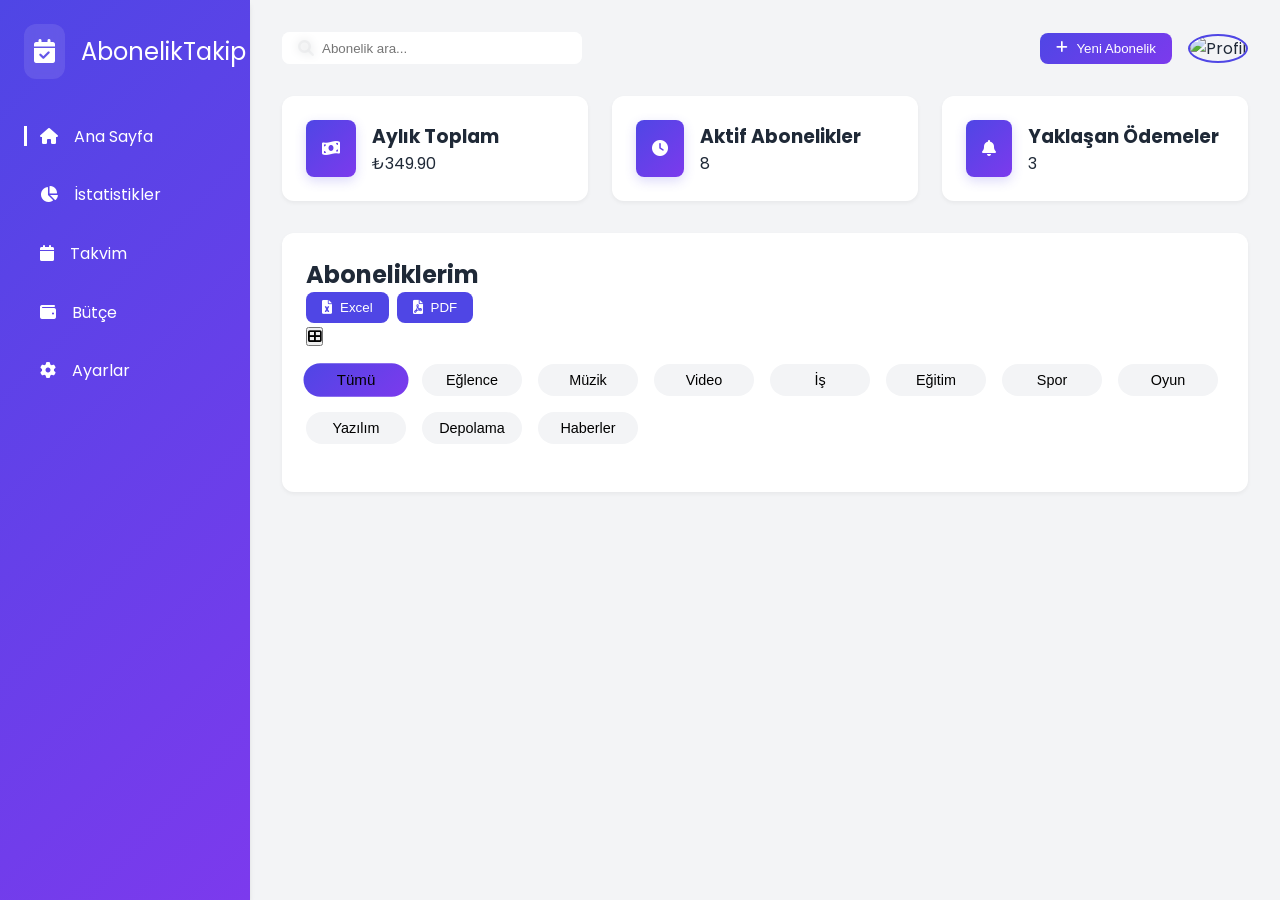
==== commit 099b1f15: "Add files via upload" ====
--- a/index.html
+++ b/index.html
@@ -8,367 +8,397 @@
     <link rel="stylesheet" href="https://cdnjs.cloudflare.com/ajax/libs/font-awesome/6.0.0/css/all.min.css">
     <link href="https://fonts.googleapis.com/css2?family=Poppins:wght@400;500;600&display=swap" rel="stylesheet">
     <script src="https://cdn.jsdelivr.net/npm/chart.js"></script>
+    <!-- Firebase SDK -->
+    <script src="https://www.gstatic.com/firebasejs/9.6.0/firebase-app-compat.js"></script>
+    <script src="https://www.gstatic.com/firebasejs/9.6.0/firebase-auth-compat.js"></script>
+    <script src="https://www.gstatic.com/firebasejs/9.6.0/firebase-firestore-compat.js"></script>
+    <script src="https://www.gstatic.com/firebasejs/9.6.0/firebase-storage-compat.js"></script>
+    <script src="https://www.gstatic.com/firebasejs/9.6.0/firebase-analytics-compat.js"></script>
+    <script src="script.js"></script>
 </head>
-<body>
-    <div class="container">
-        <!-- Sidebar -->
-        <aside class="sidebar">
-            <div class="logo">
-                <div class="logo-icon">
-                    <i class="fas fa-calendar-check"></i>
-                </div>
-                <span>AbonelikTakip</span>
-            </div>
-            <nav>
-                <ul>
-                    <li class="active">
-                        <a href="#">
-                            <div class="nav-icon"><i class="fas fa-home"></i></div>
-                            <span>Ana Sayfa</span>
-                            <div class="nav-indicator"></div>
-                        </a>
-                    </li>
-                    <li>
-                        <a href="#">
-                            <div class="nav-icon"><i class="fas fa-chart-pie"></i></div>
-                            <span>İstatistikler</span>
-                            <div class="nav-indicator"></div>
-                        </a>
-                    </li>
-                    <li>
-                        <a href="#">
-                            <div class="nav-icon"><i class="fas fa-calendar"></i></div>
-                            <span>Takvim</span>
-                            <div class="nav-indicator"></div>
-                        </a>
-                    </li>
-                    <li>
-                        <a href="#">
-                            <div class="nav-icon"><i class="fas fa-wallet"></i></div>
-                            <span>Bütçe</span>
-                            <div class="nav-indicator"></div>
-                        </a>
-                    </li>
-                    <li>
-                        <a href="#">
-                            <div class="nav-icon"><i class="fas fa-cog"></i></div>
-                            <span>Ayarlar</span>
-                            <div class="nav-indicator"></div>
-                        </a>
-                    </li>
-                </ul>
-            </nav>
-        </aside>
-
-        <!-- Ana İçerik -->
-        <main class="main-content">
-            <!-- Ana Sayfa -->
-            <div class="content-section active" id="home-section">
-                <header>
-                    <div class="search-bar">
-                        <i class="fas fa-search"></i>
-                        <input type="text" placeholder="Abonelik ara..." class="search-input">
-                        <div class="search-backdrop"></div>
-                    </div>
-                    <div class="user-menu">
-                        <button class="add-subscription"><i class="fas fa-plus"></i> Yeni Abonelik</button>
-                        <div class="profile-menu">
-                            <img src="https://via.placeholder.com/40" alt="Profil" class="profile-img">
-                            <div class="profile-dropdown">
-                                <a href="#"><i class="fas fa-user"></i> Profilim</a>
-                                <a href="#"><i class="fas fa-cog"></i> Ayarlar</a>
-                                <a href="#"><i class="fas fa-sign-out-alt"></i> Çıkış</a>
-                            </div>
-                        </div>
-                    </div>
-                </header>
-                <div class="dashboard">
-                    <!-- Özet Kartları -->
-                    <div class="summary-cards">
-                        <div class="card">
-                            <div class="card-gradient"></div>
-                            <div class="card-icon"><i class="fas fa-money-bill-wave"></i></div>
-                            <div class="card-info">
-                                <h3>Aylık Toplam</h3>
-                                <p>₺349.90</p>
-                            </div>
-                        </div>
-                        <div class="card">
-                            <div class="card-gradient"></div>
-                            <div class="card-icon"><i class="fas fa-clock"></i></div>
-                            <div class="card-info">
-                                <h3>Aktif Abonelikler</h3>
-                                <p>8</p>
-                            </div>
-                        </div>
-                        <div class="card">
-                            <div class="card-gradient"></div>
-                            <div class="card-icon"><i class="fas fa-bell"></i></div>
-                            <div class="card-info">
+<body style="margin: 0; padding: 0; min-height: 100vh;">
+    <div class="app-container">
+        <div class="container">
+            <!-- Sidebar -->
+            <aside class="sidebar">
+                <div class="logo">
+                    <div class="logo-icon">
+                        <i class="fas fa-calendar-check"></i>
+                    </div>
+                    <span>AbonelikTakip</span>
+                </div>
+                <nav>
+                    <ul>
+                        <li class="active">
+                            <a href="#">
+                                <div class="nav-icon"><i class="fas fa-home"></i></div>
+                                <span>Ana Sayfa</span>
+                                <div class="nav-indicator"></div>
+                            </a>
+                        </li>
+                        <li>
+                            <a href="#">
+                                <div class="nav-icon"><i class="fas fa-chart-pie"></i></div>
+                                <span>İstatistikler</span>
+                                <div class="nav-indicator"></div>
+                            </a>
+                        </li>
+                        <li>
+                            <a href="#">
+                                <div class="nav-icon"><i class="fas fa-calendar"></i></div>
+                                <span>Takvim</span>
+                                <div class="nav-indicator"></div>
+                            </a>
+                        </li>
+                        <li>
+                            <a href="#">
+                                <div class="nav-icon"><i class="fas fa-wallet"></i></div>
+                                <span>Bütçe</span>
+                                <div class="nav-indicator"></div>
+                            </a>
+                        </li>
+                        <li>
+                            <a href="#">
+                                <div class="nav-icon"><i class="fas fa-cog"></i></div>
+                                <span>Ayarlar</span>
+                                <div class="nav-indicator"></div>
+                            </a>
+                        </li>
+                    </ul>
+                </nav>
+            </aside>
+
+            <!-- Ana İçerik -->
+            <main class="main-content">
+                <!-- Ana Sayfa -->
+                <div class="content-section active" id="home-section">
+                    <header>
+                        <div class="search-bar">
+                            <i class="fas fa-search"></i>
+                            <input type="text" placeholder="Abonelik ara..." class="search-input">
+                            <div class="search-backdrop"></div>
+                        </div>
+                        <div class="user-menu">
+                            <button class="add-subscription"><i class="fas fa-plus"></i> Yeni Abonelik</button>
+                            <div class="profile-menu">
+                                <img src="https://via.placeholder.com/40" alt="Profil" class="profile-img">
+                                <div class="profile-dropdown">
+                                    <div class="profile-header">
+                                        <span class="profile-name">Kullanıcı</span>
+                                        <span class="profile-email"></span>
+                                    </div>
+                                    <a href="#" class="profile-link"><i class="fas fa-user"></i> Profilim</a>
+                                    <a href="#settings-section" class="settings-link"><i class="fas fa-cog"></i> Ayarlar</a>
+                                    <a href="#" class="sign-out-btn"><i class="fas fa-sign-out-alt"></i> Çıkış</a>
+                                </div>
+                            </div>
+                        </div>
+                    </header>
+                    <div class="dashboard">
+                        <!-- Özet Kartları -->
+                        <div class="summary-cards">
+                            <div class="card">
+                                <div class="card-gradient"></div>
+                                <div class="card-icon"><i class="fas fa-money-bill-wave"></i></div>
+                                <div class="card-info">
+                                    <h3>Aylık Toplam</h3>
+                                    <p>₺349.90</p>
+                                </div>
+                            </div>
+                            <div class="card">
+                                <div class="card-gradient"></div>
+                                <div class="card-icon"><i class="fas fa-clock"></i></div>
+                                <div class="card-info">
+                                    <h3>Aktif Abonelikler</h3>
+                                    <p>8</p>
+                                </div>
+                            </div>
+                            <div class="card">
+                                <div class="card-gradient"></div>
+                                <div class="card-icon"><i class="fas fa-bell"></i></div>
+                                <div class="card-info">
+                                    <h3>Yaklaşan Ödemeler</h3>
+                                    <p>3</p>
+                                </div>
+                            </div>
+                        </div>
+
+                        <!-- Abonelik Listesi -->
+                        <div class="subscriptions-list">
+                            <div class="list-header">
+                                <h2>Aboneliklerim</h2>
+                                <div class="list-actions">
+                                    <div class="export-buttons">
+                                        <button onclick="exportToExcel()" class="export-btn">
+                                            <i class="fas fa-file-excel"></i>
+                                            <span>Excel</span>
+                                        </button>
+                                        <button onclick="exportToPDF()" class="export-btn">
+                                            <i class="fas fa-file-pdf"></i>
+                                            <span>PDF</span>
+                                        </button>
+                                    </div>
+                                    <button class="view-toggle">
+                                        <i class="fas fa-th-large"></i>
+                                    </button>
+                                </div>
+                            </div>
+                            <div class="subscription-filters">
+                                <button class="active">Tümü</button>
+                                <button>Eğlence</button>
+                                <button>Müzik</button>
+                                <button>Video</button>
+                                <button>İş</button>
+                                <button>Eğitim</button>
+                                <button>Spor</button>
+                                <button>Oyun</button>
+                                <button>Yazılım</button>
+                                <button>Depolama</button>
+                                <button>Haberler</button>
+                            </div>
+                            <div class="subscriptions">
+                                <!-- Abonelik kartları buraya dinamik olarak eklenecek -->
+                            </div>
+                        </div>
+                    </div>
+                </div>
+
+                <!-- İstatistikler Sayfası -->
+                <div class="content-section" id="statistics-section">
+                    <header>
+                        <h1>İstatistikler</h1>
+                    </header>
+                    <div class="statistics-container">
+                        <div class="chart-container">
+                            <h3>Aylık Harcama Grafiği</h3>
+                            <canvas id="monthlyChart"></canvas>
+                        </div>
+                        <div class="chart-container">
+                            <h3>Kategori Dağılımı</h3>
+                            <canvas id="categoryChart"></canvas>
+                        </div>
+                        <div class="statistics-summary">
+                            <div class="stat-card">
+                                <h4>En Yüksek Harcama</h4>
+                                <p class="stat-value">Netflix - ₺89.90</p>
+                            </div>
+                            <div class="stat-card">
+                                <h4>Ortalama Aylık</h4>
+                                <p class="stat-value">₺245.50</p>
+                            </div>
+                        </div>
+                    </div>
+                </div>
+
+                <!-- Takvim Sayfası -->
+                <div class="content-section" id="calendar-section">
+                    <header>
+                        <h1>Ödeme Takvimi</h1>
+                    </header>
+                    <div class="calendar-page-layout">
+                        <!-- Sol Taraf - Takvim Widget'ı -->
+                        <div class="calendar-widget">
+                            <div class="calendar-container">
+                                <div class="calendar-header">
+                                    <button class="prev-month"><i class="fas fa-chevron-left"></i></button>
+                                    <h2 class="current-month">Mart 2024</h2>
+                                    <button class="next-month"><i class="fas fa-chevron-right"></i></button>
+                                </div>
+                                <div class="calendar-grid">
+                                    <!-- Takvim JavaScript ile doldurulacak -->
+                                </div>
+                            </div>
+                            <div class="quick-actions">
+                                <button class="quick-action-btn add-payment-btn">
+                                    <i class="fas fa-plus"></i>
+                                    <span>Yeni Ödeme Ekle</span>
+                                </button>
+                                <button class="quick-action-btn set-reminder-btn">
+                                    <i class="fas fa-bell"></i>
+                                    <span>Hatırlatıcı Ayarla</span>
+                                </button>
+                            </div>
+                            <!-- Hatırlatıcı Listesi -->
+                            <div class="reminders-list">
+                                <div class="reminders-header">
+                                    <h3>Hatırlatıcılar</h3>
+                                    <button class="toggle-reminders">
+                                        <i class="fas fa-chevron-down"></i>
+                                    </button>
+                                </div>
+                                <div class="reminders-content">
+                                    <!-- JavaScript ile doldurulacak -->
+                                </div>
+                            </div>
+                        </div>
+
+                        <!-- Sağ Taraf - Detaylar ve İstatistikler -->
+                        <div class="calendar-details">
+                            <!-- Seçili Gün Detayları -->
+                            <div class="day-details">
+                                <div class="day-header">
+                                    <h3>Seçili Gün: <span class="selected-date">-</span></h3>
+                                    <div class="day-actions">
+                                        <button class="add-event-btn">
+                                            <i class="fas fa-plus"></i> Ödeme Ekle
+                                        </button>
+                                    </div>
+                                </div>
+                                <div class="day-events">
+                                    <!-- JavaScript ile doldurulacak -->
+                                </div>
+                            </div>
+
+                            <!-- Yaklaşan Ödemeler Kartı -->
+                            <div class="calendar-events">
                                 <h3>Yaklaşan Ödemeler</h3>
-                                <p>3</p>
-                            </div>
-                        </div>
-                    </div>
-
-                    <!-- Abonelik Listesi -->
-                    <div class="subscriptions-list">
-                        <div class="list-header">
-                            <h2>Aboneliklerim</h2>
-                            <div class="list-actions">
-                                <button class="view-toggle">
-                                    <i class="fas fa-th-large"></i>
+                                <div class="events-list">
+                                    <!-- Ödemeler JavaScript ile doldurulacak -->
+                                </div>
+                            </div>
+
+                            <!-- Aylık Özet Kartı -->
+                            <div class="monthly-summary">
+                                <h3>Aylık Özet</h3>
+                                <div class="summary-grid">
+                                    <div class="summary-item">
+                                        <span class="label">Toplam Ödeme</span>
+                                        <span class="value">₺1,245.70</span>
+                                    </div>
+                                    <div class="summary-item">
+                                        <span class="label">Ödemeler</span>
+                                        <span class="value">8 adet</span>
+                                    </div>
+                                    <div class="summary-item">
+                                        <span class="label">En Yüksek</span>
+                                        <span class="value">₺349.90</span>
+                                    </div>
+                                    <div class="summary-item">
+                                        <span class="label">Ortalama</span>
+                                        <span class="value">₺155.71</span>
+                                    </div>
+                                </div>
+                            </div>
+
+                            <!-- Kategori Dağılımı Kartı -->
+                            <div class="payment-distribution">
+                                <h3>Kategori Dağılımı</h3>
+                                <div class="distribution-chart">
+                                    <canvas id="paymentDistributionChart"></canvas>
+                                </div>
+                            </div>
+                        </div>
+                    </div>
+                </div>
+
+                <!-- Bütçe Sayfası -->
+                <div class="content-section" id="budget-section">
+                    <header>
+                        <h1>Bütçe Yönetimi</h1>
+                    </header>
+                    <div class="budget-container">
+                        <div class="budget-overview">
+                            <div class="budget-circle">
+                                <svg viewBox="0 0 36 36" class="circular-chart">
+                                    <path d="M18 2.0845
+                                        a 15.9155 15.9155 0 0 1 0 31.831
+                                        a 15.9155 15.9155 0 0 1 0 -31.831"
+                                        class="circle-bg"
+                                    />
+                                    <path d="M18 2.0845
+                                        a 15.9155 15.9155 0 0 1 0 31.831
+                                        a 15.9155 15.9155 0 0 1 0 -31.831"
+                                        class="circle"
+                                    />
+                                    <text x="18" y="14" class="percentage">65%</text>
+                                    <text x="18" y="22" class="text">Kullanıldı</text>
+                                </svg>
+                                <div class="budget-info">
+                                    <div class="info-item">
+                                        <span class="label">Toplam Bütçe</span>
+                                        <span class="value">₺1000.00</span>
+                                    </div>
+                                    <div class="info-item">
+                                        <span class="label">Kullanılan</span>
+                                        <span class="value">₺649.90</span>
+                                    </div>
+                                    <div class="info-item">
+                                        <span class="label">Kalan</span>
+                                        <span class="value">₺350.10</span>
+                                    </div>
+                                </div>
+                            </div>
+                            <div class="budget-actions">
+                                <div class="budget-input">
+                                    <input type="number" id="budget-limit" placeholder="Yeni bütçe limiti belirle">
+                                    <button class="set-budget">
+                                        <i class="fas fa-check"></i>
+                                        <span>Güncelle</span>
+                                    </button>
+                                </div>
+                            </div>
+                        </div>
+                        <div class="budget-details">
+                            <div class="details-header">
+                                <h3>Kategori Bazlı Harcamalar</h3>
+                                <select class="month-selector">
+                                    <option value="current">Bu Ay</option>
+                                    <option value="last">Geçen Ay</option>
+                                    <option value="last3">Son 3 Ay</option>
+                                </select>
+                            </div>
+                            <div class="category-expenses">
+                                <!-- Kategori kartları JavaScript ile doldurulacak -->
+                            </div>
+                        </div>
+                    </div>
+                </div>
+
+                <!-- Ayarlar Sayfası -->
+                <div class="content-section" id="settings-section">
+                    <header>
+                        <h1>Ayarlar</h1>
+                    </header>
+                    <div class="settings-container">
+                        <div class="settings-group">
+                            <h3>Genel Ayarlar</h3>
+                            <div class="setting-item">
+                                <label>Bildirim İzni</label>
+                                <button class="notification-permission-btn">
+                                    <i class="fas fa-bell"></i>
+                                    <span>İzin Ver</span>
                                 </button>
                             </div>
-                        </div>
-                        <div class="subscription-filters">
-                            <button class="active">Tümü</button>
-                            <button>Eğlence</button>
-                            <button>Müzik</button>
-                            <button>Video</button>
-                            <button>İş</button>
-                            <button>Eğitim</button>
-                            <button>Spor</button>
-                            <button>Oyun</button>
-                            <button>Yazılım</button>
-                            <button>Depolama</button>
-                            <button>Haberler</button>
-                        </div>
-                        <div class="subscriptions">
-                            <!-- Abonelik kartları buraya dinamik olarak eklenecek -->
-                        </div>
-                    </div>
-                </div>
-            </div>
-
-            <!-- İstatistikler Sayfası -->
-            <div class="content-section" id="statistics-section">
-                <header>
-                    <h1>İstatistikler</h1>
-                </header>
-                <div class="statistics-container">
-                    <div class="chart-container">
-                        <h3>Aylık Harcama Grafiği</h3>
-                        <canvas id="monthlyChart"></canvas>
-                    </div>
-                    <div class="chart-container">
-                        <h3>Kategori Dağılımı</h3>
-                        <canvas id="categoryChart"></canvas>
-                    </div>
-                    <div class="statistics-summary">
-                        <div class="stat-card">
-                            <h4>En Yüksek Harcama</h4>
-                            <p class="stat-value">Netflix - ₺89.90</p>
-                        </div>
-                        <div class="stat-card">
-                            <h4>Ortalama Aylık</h4>
-                            <p class="stat-value">₺245.50</p>
-                        </div>
-                    </div>
-                </div>
-            </div>
-
-            <!-- Takvim Sayfası -->
-            <div class="content-section" id="calendar-section">
-                <header>
-                    <h1>Ödeme Takvimi</h1>
-                </header>
-                <div class="calendar-page-layout">
-                    <!-- Sol Taraf - Takvim Widget'ı -->
-                    <div class="calendar-widget">
-                        <div class="calendar-container">
-                            <div class="calendar-header">
-                                <button class="prev-month"><i class="fas fa-chevron-left"></i></button>
-                                <h2 class="current-month">Mart 2024</h2>
-                                <button class="next-month"><i class="fas fa-chevron-right"></i></button>
-                            </div>
-                            <div class="calendar-grid">
-                                <!-- Takvim JavaScript ile doldurulacak -->
-                            </div>
-                        </div>
-                        <div class="quick-actions">
-                            <button class="quick-action-btn add-payment-btn">
-                                <i class="fas fa-plus"></i>
-                                <span>Yeni Ödeme Ekle</span>
-                            </button>
-                            <button class="quick-action-btn set-reminder-btn">
-                                <i class="fas fa-bell"></i>
-                                <span>Hatırlatıcı Ayarla</span>
-                            </button>
-                        </div>
-                        <!-- Hatırlatıcı Listesi -->
-                        <div class="reminders-list">
-                            <div class="reminders-header">
-                                <h3>Hatırlatıcılar</h3>
-                                <button class="toggle-reminders">
-                                    <i class="fas fa-chevron-down"></i>
-                                </button>
-                            </div>
-                            <div class="reminders-content">
-                                <!-- JavaScript ile doldurulacak -->
-                            </div>
-                        </div>
-                    </div>
-
-                    <!-- Sağ Taraf - Detaylar ve İstatistikler -->
-                    <div class="calendar-details">
-                        <!-- Seçili Gün Detayları -->
-                        <div class="day-details">
-                            <div class="day-header">
-                                <h3>Seçili Gün: <span class="selected-date">-</span></h3>
-                                <div class="day-actions">
-                                    <button class="add-event-btn">
-                                        <i class="fas fa-plus"></i> Ödeme Ekle
-                                    </button>
-                                </div>
-                            </div>
-                            <div class="day-events">
-                                <!-- JavaScript ile doldurulacak -->
-                            </div>
-                        </div>
-
-                        <!-- Yaklaşan Ödemeler Kartı -->
-                        <div class="calendar-events">
-                            <h3>Yaklaşan Ödemeler</h3>
-                            <div class="events-list">
-                                <!-- Ödemeler JavaScript ile doldurulacak -->
-                            </div>
-                        </div>
-
-                        <!-- Aylık Özet Kartı -->
-                        <div class="monthly-summary">
-                            <h3>Aylık Özet</h3>
-                            <div class="summary-grid">
-                                <div class="summary-item">
-                                    <span class="label">Toplam Ödeme</span>
-                                    <span class="value">₺1,245.70</span>
-                                </div>
-                                <div class="summary-item">
-                                    <span class="label">Ödemeler</span>
-                                    <span class="value">8 adet</span>
-                                </div>
-                                <div class="summary-item">
-                                    <span class="label">En Yüksek</span>
-                                    <span class="value">₺349.90</span>
-                                </div>
-                                <div class="summary-item">
-                                    <span class="label">Ortalama</span>
-                                    <span class="value">₺155.71</span>
-                                </div>
-                            </div>
-                        </div>
-
-                        <!-- Kategori Dağılımı Kartı -->
-                        <div class="payment-distribution">
-                            <h3>Kategori Dağılımı</h3>
-                            <div class="distribution-chart">
-                                <canvas id="paymentDistributionChart"></canvas>
-                            </div>
-                        </div>
-                    </div>
-                </div>
-            </div>
-
-            <!-- Bütçe Sayfası -->
-            <div class="content-section" id="budget-section">
-                <header>
-                    <h1>Bütçe Yönetimi</h1>
-                </header>
-                <div class="budget-container">
-                    <div class="budget-overview">
-                        <div class="budget-circle">
-                            <svg viewBox="0 0 36 36" class="circular-chart">
-                                <path d="M18 2.0845
-                                    a 15.9155 15.9155 0 0 1 0 31.831
-                                    a 15.9155 15.9155 0 0 1 0 -31.831"
-                                    class="circle-bg"
-                                />
-                                <path d="M18 2.0845
-                                    a 15.9155 15.9155 0 0 1 0 31.831
-                                    a 15.9155 15.9155 0 0 1 0 -31.831"
-                                    class="circle"
-                                />
-                                <text x="18" y="14" class="percentage">65%</text>
-                                <text x="18" y="22" class="text">Kullanıldı</text>
-                            </svg>
-                            <div class="budget-info">
-                                <div class="info-item">
-                                    <span class="label">Toplam Bütçe</span>
-                                    <span class="value">₺1000.00</span>
-                                </div>
-                                <div class="info-item">
-                                    <span class="label">Kullanılan</span>
-                                    <span class="value">₺649.90</span>
-                                </div>
-                                <div class="info-item">
-                                    <span class="label">Kalan</span>
-                                    <span class="value">₺350.10</span>
-                                </div>
-                            </div>
-                        </div>
-                        <div class="budget-actions">
-                            <div class="budget-input">
-                                <input type="number" id="budget-limit" placeholder="Yeni bütçe limiti belirle">
-                                <button class="set-budget">
-                                    <i class="fas fa-check"></i>
-                                    <span>Güncelle</span>
-                                </button>
-                            </div>
-                        </div>
-                    </div>
-                    <div class="budget-details">
-                        <div class="details-header">
-                            <h3>Kategori Bazlı Harcamalar</h3>
-                            <select class="month-selector">
-                                <option value="current">Bu Ay</option>
-                                <option value="last">Geçen Ay</option>
-                                <option value="last3">Son 3 Ay</option>
-                            </select>
-                        </div>
-                        <div class="category-expenses">
-                            <!-- Kategori kartları JavaScript ile doldurulacak -->
-                        </div>
-                    </div>
-                </div>
-            </div>
-
-            <!-- Ayarlar Sayfası -->
-            <div class="content-section" id="settings-section">
-                <header>
-                    <h1>Ayarlar</h1>
-                </header>
-                <div class="settings-container">
-                    <div class="settings-group">
-                        <h3>Genel Ayarlar</h3>
-                        <div class="setting-item">
-                            <label>Tema</label>
-                            <select id="theme-select">
-                                <option value="light">Açık Tema</option>
-                                <option value="dark">Koyu Tema</option>
-                            </select>
-                        </div>
-                        <div class="setting-item">
-                            <label>Bildirimler</label>
-                            <label class="switch">
-                                <input type="checkbox" checked>
-                                <span class="slider"></span>
-                            </label>
-                        </div>
-                    </div>
-                    <div class="settings-group">
-                        <h3>Hesap Ayarları</h3>
-                        <div class="setting-item">
-                            <label>E-posta</label>
-                            <input type="email" value="kullanici@email.com">
-                        </div>
-                        <div class="setting-item">
-                            <label>Şifre Değiştir</label>
-                            <button class="change-password">Değiştir</button>
-                        </div>
-                    </div>
-                </div>
-            </div>
-        </main>
+                            <div class="setting-item">
+                                <label>Tema</label>
+                                <select id="theme-select">
+                                    <option value="light">Açık Tema</option>
+                                    <option value="dark">Koyu Tema</option>
+                                </select>
+                            </div>
+                            <div class="setting-item">
+                                <label>Bildirimler</label>
+                                <label class="switch">
+                                    <input type="checkbox" checked>
+                                    <span class="slider"></span>
+                                </label>
+                            </div>
+                        </div>
+                        <div class="settings-group">
+                            <h3>Hesap Ayarları</h3>
+                            <div class="setting-item">
+                                <label>E-posta</label>
+                                <input type="email" value="kullanici@email.com">
+                            </div>
+                            <div class="setting-item">
+                                <label>Şifre Değiştir</label>
+                                <button class="change-password">Değiştir</button>
+                            </div>
+                        </div>
+                    </div>
+                </div>
+            </main>
+        </div>
     </div>
     <script src="script.js"></script>
     <!-- Hatırlatıcı Modal -->
@@ -442,5 +472,69 @@
             </div>
         </div>
     </div>
+    <!-- Giriş/Kayıt Modal -->
+    <div class="auth-modal" id="authModal">
+        <div class="modal-content">
+            <div class="auth-tabs">
+                <button class="auth-tab active" data-tab="login">Giriş</button>
+                <button class="auth-tab" data-tab="register">Kayıt Ol</button>
+            </div>
+            
+            <!-- Giriş Formu -->
+            <form id="loginForm" class="auth-form active">
+                <div class="form-group">
+                    <label>E-posta</label>
+                    <input type="email" id="loginEmail" required>
+                </div>
+                <div class="form-group">
+                    <label>Şifre</label>
+                    <input type="password" id="loginPassword" required>
+                </div>
+                <button type="submit" class="btn btn-primary">Giriş Yap</button>
+                <button type="button" class="btn btn-social google-login">
+                    <i class="fab fa-google"></i> Google ile Giriş Yap
+                </button>
+                <a href="#" class="forgot-password">Şifremi Unuttum</a>
+            </form>
+
+            <!-- Kayıt Formu -->
+            <form id="registerForm" class="auth-form">
+                <div class="form-group">
+                    <label>Ad Soyad</label>
+                    <input type="text" id="registerName" required>
+                </div>
+                <div class="form-group">
+                    <label>E-posta</label>
+                    <input type="email" id="registerEmail" required>
+                </div>
+                <div class="form-group">
+                    <label>Şifre</label>
+                    <input type="password" id="registerPassword" required>
+                </div>
+                <div class="form-group">
+                    <label>Şifre Tekrar</label>
+                    <input type="password" id="registerPasswordConfirm" required>
+                </div>
+                <button type="submit" class="btn btn-primary">Kayıt Ol</button>
+            </form>
+        </div>
+    </div>
+
+    <!-- Şifre Sıfırlama Modal -->
+    <div class="reset-password-modal" id="resetPasswordModal">
+        <div class="modal-content">
+            <div class="modal-header">
+                <h2>Şifre Sıfırlama</h2>
+                <button class="close-modal">&times;</button>
+            </div>
+            <form id="resetPasswordForm" class="auth-form">
+                <div class="form-group">
+                    <label>E-posta</label>
+                    <input type="email" id="resetEmail" required>
+                </div>
+                <button type="submit" class="btn btn-primary">Sıfırlama Bağlantısı Gönder</button>
+            </form>
+        </div>
+    </div>
 </body>
 </html> 
--- a/style.css
+++ b/style.css
@@ -40,6 +40,8 @@
 .container {
     display: flex;
     min-height: 100vh;
+    position: relative;
+    z-index: 1;
 }
 
 /* Sidebar Stili */
@@ -52,6 +54,7 @@
     height: 100vh;
     backdrop-filter: blur(10px);
     box-shadow: var(--card-shadow);
+    z-index: 50;
 }
 
 .logo {
@@ -115,6 +118,7 @@
     flex: 1;
     margin-left: var(--sidebar-width);
     padding: 2rem;
+    z-index: 1;
 }
 
 header {
@@ -122,6 +126,8 @@
     justify-content: space-between;
     align-items: center;
     margin-bottom: 2rem;
+    position: relative;
+    z-index: 100;
 }
 
 .search-bar {
@@ -399,7 +405,7 @@
     width: 100%;
     height: 100%;
     background: rgba(0,0,0,0);
-    z-index: 1000;
+    z-index: 2100;
     opacity: 0;
     transition: background 0.3s, opacity 0.3s;
     backdrop-filter: blur(0);
@@ -505,6 +511,7 @@
 .profile-menu {
     position: relative;
     cursor: pointer;
+    z-index: 100;
 }
 
 .profile-img {
@@ -524,6 +531,7 @@
     padding: 0.5rem;
     min-width: 200px;
     display: none;
+    z-index: 100;
 }
 
 .profile-menu:hover .profile-dropdown {
@@ -702,6 +710,7 @@
     background: rgba(255, 255, 255, 0.9);
     border-radius: 10px;
     box-shadow: 0 4px 6px rgba(0, 0, 0, 0.05);
+    z-index: 1;
 }
 
 .calendar-events h3 {
@@ -1504,4 +1513,206 @@
     margin: 1.5rem 0;
     max-height: 400px;
     overflow-y: auto;
+}
+
+.notification-permission-btn {
+    background: var(--primary-color);
+    color: white;
+    border: none;
+    padding: 0.5rem 1rem;
+    border-radius: 8px;
+    cursor: pointer;
+    display: flex;
+    align-items: center;
+    gap: 0.5rem;
+    transition: var(--transition);
+}
+
+.notification-permission-btn:disabled {
+    cursor: default;
+    opacity: 0.7;
+}
+
+.notification-permission-btn.permission-granted {
+    background: #10B981;
+}
+
+.notification-permission-btn.permission-denied {
+    background: #EF4444;
+}
+
+.notification-permission-btn:not(:disabled):hover {
+    transform: translateY(-2px);
+    box-shadow: 0 4px 12px rgba(var(--primary-color-rgb), 0.3);
+}
+
+.export-buttons {
+    display: flex;
+    gap: 0.5rem;
+    margin-right: 1rem;
+}
+
+.export-btn {
+    background: var(--primary-color);
+    color: white;
+    border: none;
+    padding: 0.5rem 1rem;
+    border-radius: 8px;
+    cursor: pointer;
+    display: flex;
+    align-items: center;
+    gap: 0.5rem;
+    transition: var(--transition);
+}
+
+.export-btn:hover {
+    transform: translateY(-2px);
+    box-shadow: 0 4px 12px rgba(var(--primary-color-rgb), 0.3);
+}
+
+/* Auth Modal Stilleri */
+.auth-modal {
+    position: fixed;
+    top: 0;
+    left: 0;
+    width: 100%;
+    height: 100vh;
+    background-color: rgba(0, 0, 0, 0.75);
+    display: none;
+    align-items: center;
+    justify-content: center;
+    z-index: 99999;
+    backdrop-filter: blur(8px);
+}
+
+.auth-modal.show {
+    display: flex;
+    opacity: 1;
+    visibility: visible;
+}
+
+.auth-modal .modal-content {
+    background: rgba(255, 255, 255, 0.95);
+    padding: 2.5rem;
+    border-radius: 20px;
+    width: 90%;
+    max-width: 400px;
+    box-shadow: 0 10px 30px rgba(0, 0, 0, 0.2);
+    transform: translateY(30px);
+    opacity: 0;
+    transition: all 0.3s ease;
+    border: 1px solid rgba(255, 255, 255, 0.2);
+    margin: auto;
+    position: relative;
+}
+
+.auth-modal.show .modal-content {
+    transform: translateY(0);
+    opacity: 1;
+}
+
+/* Form stilleri */
+.auth-form {
+    display: none;
+    flex-direction: column;
+    gap: 1.5rem;
+    max-height: calc(100vh - 200px);
+    overflow-y: auto;
+    padding-right: 0.5rem;
+}
+
+.auth-form.active {
+    display: flex;
+}
+
+/* Scroll bar stilleri */
+.auth-form::-webkit-scrollbar {
+    width: 6px;
+}
+
+.auth-form::-webkit-scrollbar-track {
+    background: rgba(0, 0, 0, 0.05);
+    border-radius: 3px;
+}
+
+.auth-form::-webkit-scrollbar-thumb {
+    background: var(--primary-color);
+    border-radius: 3px;
+}
+
+/* Mobil için düzenlemeler */
+@media (max-height: 600px) {
+    .auth-modal {
+        align-items: flex-start;
+    }
+
+    .auth-modal .modal-content {
+        margin: 2rem auto;
+    }
+}
+
+/* Form grupları arası boşluk */
+.form-group {
+    margin-bottom: 1.25rem;
+}
+
+.form-group:last-child {
+    margin-bottom: 0;
+}
+
+.btn-social:disabled {
+    opacity: 0.7;
+    cursor: not-allowed;
+}
+
+.fa-spin {
+    animation: fa-spin 1s infinite linear;
+}
+
+@keyframes fa-spin {
+    0% {
+        transform: rotate(0deg);
+    }
+    100% {
+        transform: rotate(360deg);
+    }
+}
+
+.profile-header {
+    padding: 1rem;
+    border-bottom: 1px solid var(--border-color);
+    margin-bottom: 0.5rem;
+}
+
+.profile-name {
+    display: block;
+    font-weight: 600;
+    color: var(--text-color);
+    margin-bottom: 0.25rem;
+}
+
+.profile-email {
+    display: block;
+    font-size: 0.9rem;
+    color: #6b7280;
+}
+
+.profile-link, .settings-link, .sign-out-btn {
+    padding: 0.75rem 1rem;
+    display: flex;
+    align-items: center;
+    gap: 0.75rem;
+    color: var(--text-color);
+    text-decoration: none;
+    transition: all 0.2s ease;
+    border-radius: 8px;
+}
+
+.profile-link:hover, .settings-link:hover, .sign-out-btn:hover {
+    background-color: var(--background-color);
+    transform: translateX(5px);
+}
+
+.sign-out-btn {
+    color: #EF4444;
 } 
